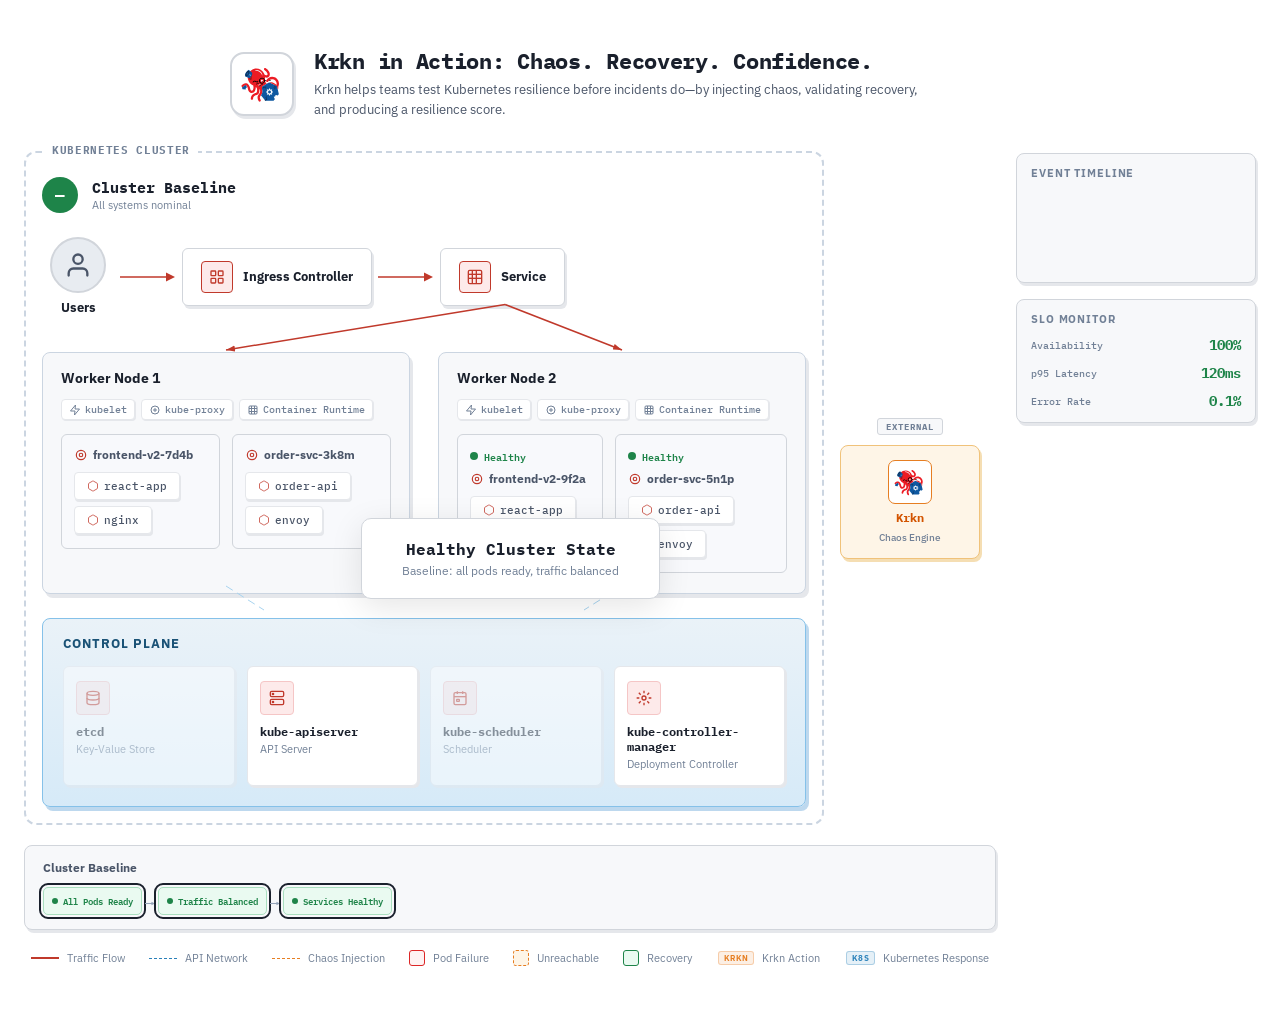
==== v3/index.html @ 4255d5a2 "Add Krkn chaos engineering animation (v3) Interactive Kubernetes chaos test visualization with pod-d" ====
<!DOCTYPE html>
<html lang="en">
<head>
  <meta charset="UTF-8">
  <meta name="viewport" content="width=device-width, initial-scale=1.0">
  <title>Kubernetes Chaos Engineering — Multi-Scenario Resilience Demo</title>
  <link rel="preconnect" href="https://fonts.googleapis.com">
  <link rel="preconnect" href="https://fonts.gstatic.com" crossorigin>
  <link href="https://fonts.googleapis.com/css2?family=IBM+Plex+Sans:wght@400;500;600;700&family=IBM+Plex+Mono:wght@400;500;600&display=swap" rel="stylesheet">
  <link rel="stylesheet" href="styles.css">
</head>
<body>
  <div class="page-header">
    <div class="page-header-logo"><svg viewBox="0 0 250 250"><defs><style>.kl1{fill:none}.kl3{fill:#0e58a0}.kl4{fill:#0d58a1}.kl5{fill:#102d4f}.kl6{fill:#9b1c1f}.kl7{fill:#fff}.kl8{fill:#ec1c24}</style></defs><path class="kl3" d="M163.75,116.65l-1.36.66c.57-.17,1.15-.32,1.73-.48l-.37-.18Z"/><path class="kl3" d="M133,133.87h0q.72.61,0,0Z"/><polygon class="kl8" points="133 133.87 147.09 124.7 133 133.87 133 133.87"/><path class="kl8" d="M124.41,150.23l3.24-12.87,5.36-3.49,14.09-9.17v-.02s12.83-6.18,12.83-6.18l2.47-1.19c-2.4.69-4.75,1.48-7.06,2.25-3.11,1.04-6.13,2.05-9.09,2.77l-1.51-4.27c-1.64-4.1-3.34-9.2-4.98-14.56.74-4.26.97-8.66.72-13.04.92.34,1.86.65,2.83.9,6.74,1.69,13.32.05,17.61-4.39,4.76-4.92,6.22-13.03,3.74-20.65-1.97-6.05-5.76-10.64-9.11-14.68l-.39-.48-10.48-8.4c-2.6-2.08-6.38-1.67-8.47.93-2.08,2.59-1.67,6.38.93,8.47l9.51,7.63c2.67,3.23,5.34,6.58,6.55,10.27,1.05,3.22.64,6.9-.95,8.55-1.48,1.53-4.08,1.56-6.02,1.07-2.7-.68-5.46-2.34-8.37-4.1-.11-.07-.22-.13-.32-.19-.7-2.04-1.52-4.03-2.47-5.94-10.92-22.15-37.7-31.28-59.8-20.38-22.1,10.9-31.17,37.69-20.25,59.85,4.99,10.12,14.09,18.58,24.61,23.75l1.1,10.21c-.41,4.17-.89,8.43-2.65,11.89-1.54,3.02-4.43,5.32-6.72,5.36h-.06c-2.11,0-3.94-1.8-4.95-3.5-1.43-2.39-2.19-5.52-3.01-8.83-.13-.51-.25-1.02-.38-1.53-1.32-5.25-3.18-11.31-6.97-16.41-3.27-4.39-7.43-7.25-12.03-8.26-5.44-1.19-10.48.36-13.75,1.86-4.16,1.92-7.57,4.69-10.07,6.89-2.5,2.2-2.74,6-.54,8.5,2.2,2.5,6,2.74,8.5.54,2.8-2.46,5-4,7.15-4.99,2.23-1.02,4.47-1.4,6.14-1.04,2.18.48,3.89,2.26,4.94,3.67,2.52,3.39,3.87,7.85,4.96,12.16.12.49.24.98.36,1.46.94,3.84,2.01,8.18,4.36,12.12,3.51,5.89,9.21,9.38,15.3,9.38.08,0,.16,0,.25,0,6.85-.11,13.62-4.79,17.26-11.93,2.89-5.67,3.46-11.59,3.97-16.82l.06-.61-.33-3.02c2.07,2.29,4.06,4.75,5.87,7.35.44,3.01.79,5.93,1.01,8.43.24,7.96-.97,12.64-3.8,14.71-1.38,1.01-3.42,1.58-5.77,2.24-1.49.42-3.03.85-4.61,1.46-11.1,4.23-18.84,15.49-18.81,27.37,0,3.32,2.7,6.01,6.02,6.01h.01c3.33,0,6.02-2.71,6.01-6.04-.01-6.87,4.64-13.64,11.06-16.09,1.08-.41,2.29-.75,3.58-1.12,3.03-.85,6.47-1.82,9.61-4.11,8.37-6.1,8.99-17.19,8.74-25l-.02-.32c-.06-.72-.18-1.93-.35-3.49l.13-.31.84.31c.01,1.03.29,2.07.85,3.01,3.23,5.38,3.3,12.64.17,18.08-.95,1.65-2.23,3.29-3.6,5.02-2.59,3.3-5.52,7.03-6.86,11.89-2.57,9.32,1.89,18.34,4.84,24.3,1.05,2.12,3.18,3.36,5.4,3.36.9,0,1.81-.2,2.66-.63,2.98-1.47,4.2-5.09,2.73-8.07-2.83-5.73-5.27-11.25-4.02-15.77.69-2.53,2.56-4.9,4.72-7.65.22-.28.44-.56.66-.84.92-1.18,1.84-2.39,2.71-3.69.42-.62.82-1.26,1.2-1.93,4.53-7.88,5.1-17.68,1.77-26.07h0c-.24-.61-.51-1.22-.79-1.81"/><path class="kl8" d="M125.27,152.2c-.24-.61-.51-1.22-.79-1.81.28.6.55,1.2.79,1.81Z"/><polygon class="kl8" points="133 133.87 127.64 137.36 133 133.87 133 133.87"/><path class="kl7" d="M109.05,60.27c10.17,5.87,16.58,14.81,16.72,22.23,3.48-7.92-2.18-19.01-13.23-25.4-8.92-5.15-18.74-5.72-24.89-2.09,6.21-.75,14.01.98,21.41,5.25Z"/><ellipse class="kl7" cx="124.64" cy="108.25" rx="4.78" ry="5.91"/><circle cx="126.13" cy="111.92" r="2.42"/><path class="kl7" d="M115.8,130.96c.85-.76,1.86-1.52,3.05-2.22-3.01-.86-12.56-3.14-13.32,2.08,0,0-.81,2.32,7.25,3.67.28-.44.63-.95,1.09-1.51l1.92-2.02Z"/><path d="M128.78,125.87c-4.22.28-7.47,1.44-9.93,2.87-1.2.7-2.21,1.46-3.05,2.22l-4.43-1.05c-.65-.16-1.3.25-1.45.89-.15.65.25,1.3.89,1.45l3.06.72c-.45.56-.81,1.07-1.09,1.51-.49.77-.73,1.3-.76,1.39-.26.61.02,1.31.63,1.58.16.07.32.1.48.1.47,0,.91-.27,1.11-.73.14-.32,3.54-7.83,14.71-8.56.66-.04,1.17-.62,1.12-1.28-.04-.66-.62-1.16-1.28-1.12Z"/><path d="M80.49,116.01c.54-2.16,2.42-3.9,4.67-4.1,2.96-.26,5.7,1.9,8.24,3.08,2.89,1.35,6.87,3.08,9.93,1.27,3.06-1.82,2.93-6.13-.39-7.51-1-.42-2.21.45-2.47,1.4-.32,1.15.4,2.05,1.4,2.47.67.28-.45-.25-.32-.23.65.09-.17.34.03.13-.26.27-.48.41-.87.48-1.21.2-2.61-.43-3.71-.83-2.71-.99-5.09-2.68-7.82-3.64-2.64-.93-5.48-.86-7.96.49-2.26,1.23-3.97,3.42-4.6,5.91-.63,2.51,3.24,3.58,3.87,1.07h0Z"/><path class="kl4" d="M71.99,65.75l-16.33-14.91s-24.23,15.25-18.02,35.01l19.46,7.44s14.67-24.51,14.89-27.53Z"/><path class="kl6" d="M57.17,93.18l-.07.1c.36,4.79,2.63,7.89,5.31,9.9,3.72,2.79,9.04.19,9.06-4.46.02-6.87.95-16.03,1.7-22.41-.61,2.13-1.57,4.39-2.86,6.63-3.89,6.73-9.45,10.94-13.14,10.23Z"/><path class="kl4" d="M73.95,70.21c-.03-.34-.07-.66-.13-.97-.3-1.66-1.02-2.93-2.18-3.6-3.59-2.07-10,2.32-14.32,9.81-4.32,7.49-4.92,15.24-1.34,17.31.36.21.76.34,1.18.42,3.69.71,9.26-3.5,13.14-10.23,1.29-2.24,2.25-4.5,2.86-6.63.65-2.25.92-4.35.78-6.11Z"/><ellipse class="kl5" cx="48.91" cy="70.52" rx="15.66" ry="7.5" transform="translate(-36.62 77.62) rotate(-60)"/><path d="M96.23,128.29c-.63,0-1.16-.48-1.2-1.12,0-.12-.17-2.97,2.19-5.08,2.33-2.07,6.15-2.64,11.38-1.69.65.12,1.09.75.97,1.4-.12.65-.75,1.08-1.4.97-4.37-.8-7.59-.43-9.31,1.09-1.49,1.31-1.42,3.08-1.42,3.15.03.66-.47,1.23-1.13,1.27-.02,0-.05,0-.07,0Z"/><path class="kl4" d="M45.67,79.05s-6.32-13.34,9.3-15.44c0,0,.88,9.3-9.3,15.44Z"/><path class="kl7" d="M66.44,80.81c-.08,0-.16-.02-.23-.07l-7.44-5.27c-.18-.13-.22-.38-.1-.56.13-.18.38-.22.56-.1l7.44,5.27c.18.13.22.38.1.56-.08.11-.2.17-.33.17Z"/><path class="kl7" d="M61.37,83.61c-.22,0-.4-.18-.4-.4s.18-.4.4-.4c2.12,0,3.68-.62,4.64-1.86,1.89-2.43.89-6.45.88-6.49-.05-.21.08-.43.29-.49.21-.06.43.08.49.29.05.18,1.1,4.45-1.02,7.18-1.12,1.44-2.89,2.17-5.27,2.17Z"/><path class="kl7" d="M59.92,80.51c-.07,0-.15-.02-.21-.06-.19-.12-.25-.36-.13-.55l3.68-5.94c.12-.19.37-.24.55-.13.19.12.25.36.13.55l-3.68,5.94c-.08.12-.21.19-.34.19Z"/><path class="kl3" d="M133,133.87l-5.36,3.49-3.24,12.87c.03.05.05.11.07.16.28.6.55,1.2.79,1.81h0c3.33,8.39,2.76,18.18-1.77,26.07-.38.67-.79,1.31-1.2,1.93-.87,1.3-1.79,2.51-2.71,3.69l19.75,24.77,2.65,3.33h43.52l2.65-3.33,3.87-4.86-2.11-4.44-2.11-4.44-1.53-3.21,5.22-1.42,1.9-.52.81-2.88,1.46-5.22,2.26.55,4.73,1.16,4.73,1.16,2.59-3.25,2.65-3.33-.95-4.15-5.08-22.27-2.71-11.87-.95-4.15-3.83-1.85-31.54-15.19-3.46-1.67c-.58.15-1.16.31-1.73.48l-2.47,1.19-12.84,6.18v.02s-14.08,9.17-14.08,9.17"/><path class="kl7" d="M176.83,169.95c.1-.37.43-.63.81-.63h4.41c.14-.9.21-1.77.21-2.65s-.07-1.74-.21-2.65h-4.41c-.38,0-.72-.26-.81-.63-.31-1.18-.78-2.31-1.4-3.35-.2-.33-.14-.75.13-1.02l3.11-3.11c-1.07-1.43-2.33-2.68-3.76-3.73l-3.13,3.13c-.27.27-.69.32-1.01.13-1.03-.6-2.15-1.05-3.33-1.34-.37-.09-.64-.43-.64-.82v-4.39c-1.84-.27-3.52-.25-5.29.03v4.43c0,.38-.25.71-.62.81-1.14.31-2.23.77-3.24,1.37-.33.2-.75.15-1.02-.13l-3.11-3.11c-1.43,1.07-2.68,2.33-3.73,3.76l3.13,3.13c.27.27.32.69.13,1.02-.58.99-1.02,2.08-1.32,3.21-.1.37-.43.63-.81.63h-4.41c-.14.9-.21,1.77-.21,2.65s.07,1.74.21,2.65h4.41c.38,0,.72.26.81.63.3,1.14.74,2.22,1.32,3.21.19.33.14.75-.13,1.02l-3.13,3.13c1.05,1.43,2.3,2.68,3.73,3.76l3.11-3.11c.27-.27.7-.32,1.02-.13,1.01.6,2.1,1.06,3.24,1.37.37.1.62.43.62.81v4.43c1.77.28,3.45.3,5.29.03v-4.39c0-.39.26-.72.64-.82,1.17-.29,2.29-.75,3.33-1.34.33-.19.74-.14,1.01.13l3.13,3.13c1.43-1.05,2.69-2.3,3.76-3.73l-3.11-3.11c-.27-.27-.32-.69-.13-1.02.62-1.04,1.09-2.17,1.4-3.35ZM164.28,174.34c-4.23,0-7.67-3.44-7.67-7.67s3.44-7.67,7.67-7.67,7.67,3.44,7.67,7.67-3.44,7.67-7.67,7.67Z"/><polygon class="kl5" points="195.75 132.09 189.83 137.14 192.61 143.99 180.11 144.21 191.23 147.66 189.37 154.85 195.84 146.32 193.15 138.65 200.11 134.06 195.75 132.09"/><polygon class="kl5" points="126.43 142.34 133.2 146.69 139.04 142.17 142.63 154.14 142.95 142.5 150.38 142.35 140.41 138.43 133.75 143.09 127.55 137.77 126.43 142.34"/><polygon class="kl5" points="141.99 211.98 151.62 206.63 147.49 195.75 149.23 193.05 153.13 187.67 143.3 194.01 147.65 204.83 138.76 207.97 141.99 211.98"/><path class="kl1" d="M125.19,96.63c-6.01,0-10.89,4.89-10.89,10.89s4.89,10.89,10.89,10.89,10.89-4.89,10.89-10.89-4.89-10.89-10.89-10.89Z"/><path d="M158.9,109.67h9.99c1.33,0,2.41-1.08,2.41-2.41s-1.08-2.41-2.41-2.41h-5.48c-1.71,1.37-3.22,2.99-4.5,4.82Z"/><path class="kl8" d="M213.42,121.88l-.06.08c-.57-19.01-16.2-34.3-35.35-34.3-12.46,0-23.94,6.56-30.32,17.19-.24.4-.49.79-.71,1.2-.63,1.15-.84,2.41-.69,3.62.23,1.86,1.31,3.59,3.08,4.56,2.92,1.6,6.58.53,8.18-2.39.41-.76.88-1.48,1.36-2.17,1.28-1.83,2.8-3.45,4.5-4.82,4.08-3.27,9.2-5.14,14.6-5.14,12.86,0,23.33,10.47,23.33,23.33,0,2.63-.13,3.57-.77,5.61-.21.68-.29,1.37-.26,2.05-7.77-8.95-17.68-16.91-29.9-15.17-2.15.31-4.24.76-6.29,1.31l3.46,1.67,31.54,15.19,3.83,1.85.95,4.15,2.71,11.87c.49-.19.97-.42,1.42-.75,2.69-1.96,3.29-5.72,1.33-8.41-.17-.24-.35-.48-.52-.72,1.88-3.42,2.99-7.38,3.64-10.85.75-2.8.9-4.87.9-7.78,0-.01,0-.02,0-.03.03-.71.03-1.12.03-1.12Z"/><path d="M147.69,104.85h-7.04c-1.28-7.39-7.72-13.04-15.47-13.04-8.66,0-15.71,7.05-15.71,15.71s7.05,15.71,15.71,15.71c7.94,0,14.5-5.92,15.55-13.57h5.55c-.15-1.21.06-2.47.69-3.62.22-.41.47-.8.71-1.2ZM125.19,118.42c-6.01,0-10.89-4.89-10.89-10.89s4.89-10.89,10.89-10.89,10.89,4.89,10.89,10.89-4.89,10.89-10.89,10.89Z"/><polygon class="kl4" points="23.71 152.66 40.01 153.84 40.9 145.48 47.6 142.38 39.37 130.63 20.5 143.35 23.71 152.66"/></svg></div>
    <div class="page-header-text">
      <div class="page-header-title">Krkn in Action: Chaos. Recovery. Confidence.</div>
      <div class="page-header-subtitle">Krkn helps teams test Kubernetes resilience before incidents do—by injecting chaos, validating recovery, and producing a resilience score.</div>
    </div>
  </div>
  <div class="main-wrapper">
    <div class="cluster" id="cluster">
      <svg id="svg-layer" xmlns="http://www.w3.org/2000/svg">
        <defs>
          <marker id="arr-r" markerWidth="7" markerHeight="5" refX="6" refY="2.5" orient="auto"><polygon points="0 0.5,6 2.5,0 4.5" fill="#c0392b"/></marker>
          <marker id="arr-o" markerWidth="7" markerHeight="5" refX="6" refY="2.5" orient="auto"><polygon points="0 0.5,6 2.5,0 4.5" fill="#e67e22"/></marker>
        </defs>
      </svg>

      <!-- CLUSTER CONTENT: BOUNDARY + EXTERNAL KRKN -->
      <div class="cluster-content">
        <div class="cluster-boundary">

          <!-- PHASE BAR -->
          <div class="phase-bar">
            <div class="phase-number" id="phase-num">&mdash;</div>
            <div>
              <div class="phase-title" id="phase-title">Initializing</div>
              <div class="phase-subtitle" id="phase-subtitle"></div>
            </div>
          </div>

          <!-- TRAFFIC ROW -->
          <div class="traffic-row">
            <div class="users-block" id="el-users">
              <div class="user-icon"><svg viewBox="0 0 24 24" fill="none" stroke="#4a5568" stroke-width="2" stroke-linecap="round"><path d="M20 21v-2a4 4 0 0 0-4-4H8a4 4 0 0 0-4 4v2"/><circle cx="12" cy="7" r="4"/></svg></div>
              <span class="users-label">Users</span>
            </div>
            <div class="flow-connector"><svg viewBox="0 0 56 14" fill="none"><line x1="0" y1="7" x2="46" y2="7" stroke="#c0392b" stroke-width="1.5"/><polygon points="46,2.5 55,7 46,11.5" fill="#c0392b"/></svg></div>
            <div class="arch-card" id="el-ingress">
              <div class="card-icon"><svg viewBox="0 0 24 24" fill="none" stroke="#c0392b" stroke-width="2"><rect x="3" y="3" width="7" height="7" rx="1"/><rect x="14" y="3" width="7" height="7" rx="1"/><rect x="3" y="14" width="7" height="7" rx="1"/><rect x="14" y="14" width="7" height="7" rx="1"/></svg></div>
              <span class="card-text">Ingress Controller</span>
            </div>
            <div class="flow-connector"><svg viewBox="0 0 56 14" fill="none"><line x1="0" y1="7" x2="46" y2="7" stroke="#c0392b" stroke-width="1.5"/><polygon points="46,2.5 55,7 46,11.5" fill="#c0392b"/></svg></div>
            <div class="arch-card" id="el-service">
              <div class="card-icon"><svg viewBox="0 0 24 24" fill="none" stroke="#c0392b" stroke-width="2"><rect x="2" y="2" width="20" height="20" rx="2"/><line x1="2" y1="8" x2="22" y2="8"/><line x1="2" y1="14" x2="22" y2="14"/><line x1="8" y1="2" x2="8" y2="22"/><line x1="14" y1="2" x2="14" y2="22"/></svg></div>
              <span class="card-text">Service</span>
            </div>
          </div>

          <!-- WORKER NODES -->
          <div class="nodes-row">
            <div class="worker-node" id="el-wn1">
              <div class="node-title">Worker Node 1</div>
              <div class="node-services">
                <span class="svc-badge"><svg class="si" viewBox="0 0 24 24" fill="none" stroke="#718096" stroke-width="2"><path d="M13 2L3 14h9l-1 8 10-12h-9l1-8z"/></svg>kubelet</span>
                <span class="svc-badge"><svg class="si" viewBox="0 0 24 24" fill="none" stroke="#718096" stroke-width="2"><circle cx="12" cy="12" r="8"/><path d="M8 12h8M12 8v8"/></svg>kube-proxy</span>
                <span class="svc-badge"><svg class="si" viewBox="0 0 24 24" fill="none" stroke="#718096" stroke-width="2"><rect x="4" y="4" width="16" height="16" rx="2"/><path d="M4 9h16M4 15h16M9 4v16M15 4v16"/></svg>Container Runtime</span>
              </div>
              <div class="pods-row">
                <div class="pod-card" id="el-pod1">
                  <div class="pod-label"><svg viewBox="0 0 24 24" fill="none" stroke="#c0392b" stroke-width="2"><circle cx="12" cy="12" r="3"/><circle cx="12" cy="12" r="8"/></svg>frontend-v2-7d4b</div>
                  <div class="containers-grid">
                    <span class="ctr-chip"><svg viewBox="0 0 24 24" fill="none" stroke="#c0392b" stroke-width="1.5"><path d="M21 16V8a2 2 0 0 0-1-1.73l-7-4a2 2 0 0 0-2 0l-7 4A2 2 0 0 0 3 8v8a2 2 0 0 0 1 1.73l7 4a2 2 0 0 0 2 0l7-4A2 2 0 0 0 21 16z"/></svg>react-app</span>
                    <span class="ctr-chip"><svg viewBox="0 0 24 24" fill="none" stroke="#c0392b" stroke-width="1.5"><path d="M21 16V8a2 2 0 0 0-1-1.73l-7-4a2 2 0 0 0-2 0l-7 4A2 2 0 0 0 3 8v8a2 2 0 0 0 1 1.73l7 4a2 2 0 0 0 2 0l7-4A2 2 0 0 0 21 16z"/></svg>nginx</span>
                  </div>
                </div>
                <div class="pod-card" id="el-pod2">
                  <div class="pod-label"><svg viewBox="0 0 24 24" fill="none" stroke="#c0392b" stroke-width="2"><circle cx="12" cy="12" r="3"/><circle cx="12" cy="12" r="8"/></svg>order-svc-3k8m</div>
                  <div class="containers-grid">
                    <span class="ctr-chip"><svg viewBox="0 0 24 24" fill="none" stroke="#c0392b" stroke-width="1.5"><path d="M21 16V8a2 2 0 0 0-1-1.73l-7-4a2 2 0 0 0-2 0l-7 4A2 2 0 0 0 3 8v8a2 2 0 0 0 1 1.73l7 4a2 2 0 0 0 2 0l7-4A2 2 0 0 0 21 16z"/></svg>order-api</span>
                    <span class="ctr-chip"><svg viewBox="0 0 24 24" fill="none" stroke="#c0392b" stroke-width="1.5"><path d="M21 16V8a2 2 0 0 0-1-1.73l-7-4a2 2 0 0 0-2 0l-7 4A2 2 0 0 0 3 8v8a2 2 0 0 0 1 1.73l7 4a2 2 0 0 0 2 0l7-4A2 2 0 0 0 21 16z"/></svg>envoy</span>
                  </div>
                </div>
              </div>
            </div>

            <div class="worker-node" id="el-wn2">
              <div class="node-title">Worker Node 2</div>
              <div class="node-services">
                <span class="svc-badge"><svg class="si" viewBox="0 0 24 24" fill="none" stroke="#718096" stroke-width="2"><path d="M13 2L3 14h9l-1 8 10-12h-9l1-8z"/></svg>kubelet</span>
                <span class="svc-badge"><svg class="si" viewBox="0 0 24 24" fill="none" stroke="#718096" stroke-width="2"><circle cx="12" cy="12" r="8"/><path d="M8 12h8M12 8v8"/></svg>kube-proxy</span>
                <span class="svc-badge"><svg class="si" viewBox="0 0 24 24" fill="none" stroke="#718096" stroke-width="2"><rect x="4" y="4" width="16" height="16" rx="2"/><path d="M4 9h16M4 15h16M9 4v16M15 4v16"/></svg>Container Runtime</span>
              </div>
              <div class="pods-row">
                <div class="pod-slot" id="el-pod3-slot">
                  <div class="pod-card" id="el-pod3">
                    <div class="pod-status-bar">
                      <div class="status-dot-el dot-green"></div>
                      <span class="status-text-el text-green">Healthy</span>
                    </div>
                    <div class="fail-x" style="display:none"><svg viewBox="0 0 24 24" fill="none" stroke="#dc2626" stroke-width="3" stroke-linecap="round"><line x1="6" y1="6" x2="18" y2="18"/><line x1="18" y1="6" x2="6" y2="18"/></svg></div>
                    <div class="pod-label"><svg viewBox="0 0 24 24" fill="none" stroke="#c0392b" stroke-width="2"><circle cx="12" cy="12" r="3"/><circle cx="12" cy="12" r="8"/></svg>frontend-v2-9f2a</div>
                    <div class="containers-grid">
                      <span class="ctr-chip"><svg viewBox="0 0 24 24" fill="none" stroke="#c0392b" stroke-width="1.5"><path d="M21 16V8a2 2 0 0 0-1-1.73l-7-4a2 2 0 0 0-2 0l-7 4A2 2 0 0 0 3 8v8a2 2 0 0 0 1 1.73l7 4a2 2 0 0 0 2 0l7-4A2 2 0 0 0 21 16z"/></svg>react-app</span>
                      <span class="ctr-chip"><svg viewBox="0 0 24 24" fill="none" stroke="#c0392b" stroke-width="1.5"><path d="M21 16V8a2 2 0 0 0-1-1.73l-7-4a2 2 0 0 0-2 0l-7 4A2 2 0 0 0 3 8v8a2 2 0 0 0 1 1.73l7 4a2 2 0 0 0 2 0l7-4A2 2 0 0 0 21 16z"/></svg>nginx</span>
                    </div>
                  </div>
                </div>
                <div class="pod-card" id="el-pod4">
                  <div class="pod-status-bar">
                    <div class="status-dot-el dot-green"></div>
                    <span class="status-text-el text-green">Healthy</span>
                  </div>
                  <div class="pod-label"><svg viewBox="0 0 24 24" fill="none" stroke="#c0392b" stroke-width="2"><circle cx="12" cy="12" r="3"/><circle cx="12" cy="12" r="8"/></svg>order-svc-5n1p</div>
                  <div class="containers-grid">
                    <span class="ctr-chip"><svg viewBox="0 0 24 24" fill="none" stroke="#c0392b" stroke-width="1.5"><path d="M21 16V8a2 2 0 0 0-1-1.73l-7-4a2 2 0 0 0-2 0l-7 4A2 2 0 0 0 3 8v8a2 2 0 0 0 1 1.73l7 4a2 2 0 0 0 2 0l7-4A2 2 0 0 0 21 16z"/></svg>order-api</span>
                    <span class="ctr-chip"><svg viewBox="0 0 24 24" fill="none" stroke="#c0392b" stroke-width="1.5"><path d="M21 16V8a2 2 0 0 0-1-1.73l-7-4a2 2 0 0 0-2 0l-7 4A2 2 0 0 0 3 8v8a2 2 0 0 0 1 1.73l7 4a2 2 0 0 0 2 0l7-4A2 2 0 0 0 21 16z"/></svg>envoy</span>
                  </div>
                </div>
              </div>
            </div>
          </div>

          <!-- CONTROL PLANE -->
          <div class="cp-row">
            <div class="control-plane" id="el-cp">
              <div class="cp-title">Control Plane</div>
              <div class="cp-grid">
                <div class="cp-item cp-muted" id="el-etcd">
                  <div class="cp-icon"><svg viewBox="0 0 24 24" fill="none" stroke="#c0392b" stroke-width="2"><ellipse cx="12" cy="5" rx="9" ry="3"/><path d="M21 12c0 1.66-4 3-9 3s-9-1.34-9-3"/><path d="M3 5v14c0 1.66 4 3 9 3s9-1.34 9-3V5"/></svg></div>
                  <span class="cp-name">etcd</span><span class="cp-desc">Key-Value Store</span>
                </div>
                <div class="cp-item" id="el-apiserver">
                  <div class="cp-icon"><svg viewBox="0 0 24 24" fill="none" stroke="#c0392b" stroke-width="2"><rect x="2" y="2" width="20" height="8" rx="2"/><rect x="2" y="14" width="20" height="8" rx="2"/><circle cx="6" cy="6" r="1" fill="#c0392b"/><circle cx="6" cy="18" r="1" fill="#c0392b"/></svg></div>
                  <span class="cp-name">kube-apiserver</span><span class="cp-desc">API Server</span>
                </div>
                <div class="cp-item cp-muted" id="el-scheduler">
                  <div class="cp-icon"><svg viewBox="0 0 24 24" fill="none" stroke="#c0392b" stroke-width="2"><rect x="3" y="4" width="18" height="18" rx="2"/><line x1="16" y1="2" x2="16" y2="6"/><line x1="8" y1="2" x2="8" y2="6"/><line x1="3" y1="10" x2="21" y2="10"/><rect x="7" y="14" width="4" height="3" rx="0.5"/></svg></div>
                  <span class="cp-name">kube-scheduler</span><span class="cp-desc">Scheduler</span>
                </div>
                <div class="cp-item" id="el-controller">
                  <div class="cp-icon"><svg viewBox="0 0 24 24" fill="none" stroke="#c0392b" stroke-width="2"><circle cx="12" cy="12" r="3"/><path d="M12 1v4M12 19v4M4.22 4.22l2.83 2.83M16.95 16.95l2.83 2.83M1 12h4M19 12h4M4.22 19.78l2.83-2.83M16.95 7.05l2.83-2.83"/></svg></div>
                  <span class="cp-name">kube-controller-manager</span><span class="cp-desc">Deployment Controller</span>
                </div>
              </div>
            </div>
          </div>

        </div><!-- /cluster-boundary -->

        <!-- KRKN — EXTERNAL -->
        <div class="krkn-external">
          <div class="krkn-external-badge">External</div>
          <div class="krkn-card" id="el-krkn">
            <div class="krkn-icon"><svg viewBox="0 0 250 250"><defs><style>.kl1{fill:none}.kl3{fill:#0e58a0}.kl4{fill:#0d58a1}.kl5{fill:#102d4f}.kl6{fill:#9b1c1f}.kl7{fill:#fff}.kl8{fill:#ec1c24}</style></defs><path class="kl3" d="M163.75,116.65l-1.36.66c.57-.17,1.15-.32,1.73-.48l-.37-.18Z"/><path class="kl3" d="M133,133.87h0q.72.61,0,0Z"/><polygon class="kl8" points="133 133.87 147.09 124.7 133 133.87 133 133.87"/><path class="kl8" d="M124.41,150.23l3.24-12.87,5.36-3.49,14.09-9.17v-.02s12.83-6.18,12.83-6.18l2.47-1.19c-2.4.69-4.75,1.48-7.06,2.25-3.11,1.04-6.13,2.05-9.09,2.77l-1.51-4.27c-1.64-4.1-3.34-9.2-4.98-14.56.74-4.26.97-8.66.72-13.04.92.34,1.86.65,2.83.9,6.74,1.69,13.32.05,17.61-4.39,4.76-4.92,6.22-13.03,3.74-20.65-1.97-6.05-5.76-10.64-9.11-14.68l-.39-.48-10.48-8.4c-2.6-2.08-6.38-1.67-8.47.93-2.08,2.59-1.67,6.38.93,8.47l9.51,7.63c2.67,3.23,5.34,6.58,6.55,10.27,1.05,3.22.64,6.9-.95,8.55-1.48,1.53-4.08,1.56-6.02,1.07-2.7-.68-5.46-2.34-8.37-4.1-.11-.07-.22-.13-.32-.19-.7-2.04-1.52-4.03-2.47-5.94-10.92-22.15-37.7-31.28-59.8-20.38-22.1,10.9-31.17,37.69-20.25,59.85,4.99,10.12,14.09,18.58,24.61,23.75l1.1,10.21c-.41,4.17-.89,8.43-2.65,11.89-1.54,3.02-4.43,5.32-6.72,5.36h-.06c-2.11,0-3.94-1.8-4.95-3.5-1.43-2.39-2.19-5.52-3.01-8.83-.13-.51-.25-1.02-.38-1.53-1.32-5.25-3.18-11.31-6.97-16.41-3.27-4.39-7.43-7.25-12.03-8.26-5.44-1.19-10.48.36-13.75,1.86-4.16,1.92-7.57,4.69-10.07,6.89-2.5,2.2-2.74,6-.54,8.5,2.2,2.5,6,2.74,8.5.54,2.8-2.46,5-4,7.15-4.99,2.23-1.02,4.47-1.4,6.14-1.04,2.18.48,3.89,2.26,4.94,3.67,2.52,3.39,3.87,7.85,4.96,12.16.12.49.24.98.36,1.46.94,3.84,2.01,8.18,4.36,12.12,3.51,5.89,9.21,9.38,15.3,9.38.08,0,.16,0,.25,0,6.85-.11,13.62-4.79,17.26-11.93,2.89-5.67,3.46-11.59,3.97-16.82l.06-.61-.33-3.02c2.07,2.29,4.06,4.75,5.87,7.35.44,3.01.79,5.93,1.01,8.43.24,7.96-.97,12.64-3.8,14.71-1.38,1.01-3.42,1.58-5.77,2.24-1.49.42-3.03.85-4.61,1.46-11.1,4.23-18.84,15.49-18.81,27.37,0,3.32,2.7,6.01,6.02,6.01h.01c3.33,0,6.02-2.71,6.01-6.04-.01-6.87,4.64-13.64,11.06-16.09,1.08-.41,2.29-.75,3.58-1.12,3.03-.85,6.47-1.82,9.61-4.11,8.37-6.1,8.99-17.19,8.74-25l-.02-.32c-.06-.72-.18-1.93-.35-3.49l.13-.31.84.31c.01,1.03.29,2.07.85,3.01,3.23,5.38,3.3,12.64.17,18.08-.95,1.65-2.23,3.29-3.6,5.02-2.59,3.3-5.52,7.03-6.86,11.89-2.57,9.32,1.89,18.34,4.84,24.3,1.05,2.12,3.18,3.36,5.4,3.36.9,0,1.81-.2,2.66-.63,2.98-1.47,4.2-5.09,2.73-8.07-2.83-5.73-5.27-11.25-4.02-15.77.69-2.53,2.56-4.9,4.72-7.65.22-.28.44-.56.66-.84.92-1.18,1.84-2.39,2.71-3.69.42-.62.82-1.26,1.2-1.93,4.53-7.88,5.1-17.68,1.77-26.07h0c-.24-.61-.51-1.22-.79-1.81"/><path class="kl8" d="M125.27,152.2c-.24-.61-.51-1.22-.79-1.81.28.6.55,1.2.79,1.81Z"/><polygon class="kl8" points="133 133.87 127.64 137.36 133 133.87 133 133.87"/><path class="kl7" d="M109.05,60.27c10.17,5.87,16.58,14.81,16.72,22.23,3.48-7.92-2.18-19.01-13.23-25.4-8.92-5.15-18.74-5.72-24.89-2.09,6.21-.75,14.01.98,21.41,5.25Z"/><ellipse class="kl7" cx="124.64" cy="108.25" rx="4.78" ry="5.91"/><circle cx="126.13" cy="111.92" r="2.42"/><path class="kl7" d="M115.8,130.96c.85-.76,1.86-1.52,3.05-2.22-3.01-.86-12.56-3.14-13.32,2.08,0,0-.81,2.32,7.25,3.67.28-.44.63-.95,1.09-1.51l1.92-2.02Z"/><path d="M128.78,125.87c-4.22.28-7.47,1.44-9.93,2.87-1.2.7-2.21,1.46-3.05,2.22l-4.43-1.05c-.65-.16-1.3.25-1.45.89-.15.65.25,1.3.89,1.45l3.06.72c-.45.56-.81,1.07-1.09,1.51-.49.77-.73,1.3-.76,1.39-.26.61.02,1.31.63,1.58.16.07.32.1.48.1.47,0,.91-.27,1.11-.73.14-.32,3.54-7.83,14.71-8.56.66-.04,1.17-.62,1.12-1.28-.04-.66-.62-1.16-1.28-1.12Z"/><path d="M80.49,116.01c.54-2.16,2.42-3.9,4.67-4.1,2.96-.26,5.7,1.9,8.24,3.08,2.89,1.35,6.87,3.08,9.93,1.27,3.06-1.82,2.93-6.13-.39-7.51-1-.42-2.21.45-2.47,1.4-.32,1.15.4,2.05,1.4,2.47.67.28-.45-.25-.32-.23.65.09-.17.34.03.13-.26.27-.48.41-.87.48-1.21.2-2.61-.43-3.71-.83-2.71-.99-5.09-2.68-7.82-3.64-2.64-.93-5.48-.86-7.96.49-2.26,1.23-3.97,3.42-4.6,5.91-.63,2.51,3.24,3.58,3.87,1.07h0Z"/><path class="kl4" d="M71.99,65.75l-16.33-14.91s-24.23,15.25-18.02,35.01l19.46,7.44s14.67-24.51,14.89-27.53Z"/><path class="kl6" d="M57.17,93.18l-.07.1c.36,4.79,2.63,7.89,5.31,9.9,3.72,2.79,9.04.19,9.06-4.46.02-6.87.95-16.03,1.7-22.41-.61,2.13-1.57,4.39-2.86,6.63-3.89,6.73-9.45,10.94-13.14,10.23Z"/><path class="kl4" d="M73.95,70.21c-.03-.34-.07-.66-.13-.97-.3-1.66-1.02-2.93-2.18-3.6-3.59-2.07-10,2.32-14.32,9.81-4.32,7.49-4.92,15.24-1.34,17.31.36.21.76.34,1.18.42,3.69.71,9.26-3.5,13.14-10.23,1.29-2.24,2.25-4.5,2.86-6.63.65-2.25.92-4.35.78-6.11Z"/><ellipse class="kl5" cx="48.91" cy="70.52" rx="15.66" ry="7.5" transform="translate(-36.62 77.62) rotate(-60)"/><path d="M96.23,128.29c-.63,0-1.16-.48-1.2-1.12,0-.12-.17-2.97,2.19-5.08,2.33-2.07,6.15-2.64,11.38-1.69.65.12,1.09.75.97,1.4-.12.65-.75,1.08-1.4.97-4.37-.8-7.59-.43-9.31,1.09-1.49,1.31-1.42,3.08-1.42,3.15.03.66-.47,1.23-1.13,1.27-.02,0-.05,0-.07,0Z"/><path class="kl4" d="M45.67,79.05s-6.32-13.34,9.3-15.44c0,0,.88,9.3-9.3,15.44Z"/><path class="kl7" d="M66.44,80.81c-.08,0-.16-.02-.23-.07l-7.44-5.27c-.18-.13-.22-.38-.1-.56.13-.18.38-.22.56-.1l7.44,5.27c.18.13.22.38.1.56-.08.11-.2.17-.33.17Z"/><path class="kl7" d="M61.37,83.61c-.22,0-.4-.18-.4-.4s.18-.4.4-.4c2.12,0,3.68-.62,4.64-1.86,1.89-2.43.89-6.45.88-6.49-.05-.21.08-.43.29-.49.21-.06.43.08.49.29.05.18,1.1,4.45-1.02,7.18-1.12,1.44-2.89,2.17-5.27,2.17Z"/><path class="kl7" d="M59.92,80.51c-.07,0-.15-.02-.21-.06-.19-.12-.25-.36-.13-.55l3.68-5.94c.12-.19.37-.24.55-.13.19.12.25.36.13.55l-3.68,5.94c-.08.12-.21.19-.34.19Z"/><path class="kl3" d="M133,133.87l-5.36,3.49-3.24,12.87c.03.05.05.11.07.16.28.6.55,1.2.79,1.81h0c3.33,8.39,2.76,18.18-1.77,26.07-.38.67-.79,1.31-1.2,1.93-.87,1.3-1.79,2.51-2.71,3.69l19.75,24.77,2.65,3.33h43.52l2.65-3.33,3.87-4.86-2.11-4.44-2.11-4.44-1.53-3.21,5.22-1.42,1.9-.52.81-2.88,1.46-5.22,2.26.55,4.73,1.16,4.73,1.16,2.59-3.25,2.65-3.33-.95-4.15-5.08-22.27-2.71-11.87-.95-4.15-3.83-1.85-31.54-15.19-3.46-1.67c-.58.15-1.16.31-1.73.48l-2.47,1.19-12.84,6.18v.02s-14.08,9.17-14.08,9.17"/><path class="kl7" d="M176.83,169.95c.1-.37.43-.63.81-.63h4.41c.14-.9.21-1.77.21-2.65s-.07-1.74-.21-2.65h-4.41c-.38,0-.72-.26-.81-.63-.31-1.18-.78-2.31-1.4-3.35-.2-.33-.14-.75.13-1.02l3.11-3.11c-1.07-1.43-2.33-2.68-3.76-3.73l-3.13,3.13c-.27.27-.69.32-1.01.13-1.03-.6-2.15-1.05-3.33-1.34-.37-.09-.64-.43-.64-.82v-4.39c-1.84-.27-3.52-.25-5.29.03v4.43c0,.38-.25.71-.62.81-1.14.31-2.23.77-3.24,1.37-.33.2-.75.15-1.02-.13l-3.11-3.11c-1.43,1.07-2.68,2.33-3.73,3.76l3.13,3.13c.27.27.32.69.13,1.02-.58.99-1.02,2.08-1.32,3.21-.1.37-.43.63-.81.63h-4.41c-.14.9-.21,1.77-.21,2.65s.07,1.74.21,2.65h4.41c.38,0,.72.26.81.63.3,1.14.74,2.22,1.32,3.21.19.33.14.75-.13,1.02l-3.13,3.13c1.05,1.43,2.3,2.68,3.73,3.76l3.11-3.11c.27-.27.7-.32,1.02-.13,1.01.6,2.1,1.06,3.24,1.37.37.1.62.43.62.81v4.43c1.77.28,3.45.3,5.29.03v-4.39c0-.39.26-.72.64-.82,1.17-.29,2.29-.75,3.33-1.34.33-.19.74-.14,1.01.13l3.13,3.13c1.43-1.05,2.69-2.3,3.76-3.73l-3.11-3.11c-.27-.27-.32-.69-.13-1.02.62-1.04,1.09-2.17,1.4-3.35ZM164.28,174.34c-4.23,0-7.67-3.44-7.67-7.67s3.44-7.67,7.67-7.67,7.67,3.44,7.67,7.67-3.44,7.67-7.67,7.67Z"/><polygon class="kl5" points="195.75 132.09 189.83 137.14 192.61 143.99 180.11 144.21 191.23 147.66 189.37 154.85 195.84 146.32 193.15 138.65 200.11 134.06 195.75 132.09"/><polygon class="kl5" points="126.43 142.34 133.2 146.69 139.04 142.17 142.63 154.14 142.95 142.5 150.38 142.35 140.41 138.43 133.75 143.09 127.55 137.77 126.43 142.34"/><polygon class="kl5" points="141.99 211.98 151.62 206.63 147.49 195.75 149.23 193.05 153.13 187.67 143.3 194.01 147.65 204.83 138.76 207.97 141.99 211.98"/><path class="kl1" d="M125.19,96.63c-6.01,0-10.89,4.89-10.89,10.89s4.89,10.89,10.89,10.89,10.89-4.89,10.89-10.89-4.89-10.89-10.89-10.89Z"/><path d="M158.9,109.67h9.99c1.33,0,2.41-1.08,2.41-2.41s-1.08-2.41-2.41-2.41h-5.48c-1.71,1.37-3.22,2.99-4.5,4.82Z"/><path class="kl8" d="M213.42,121.88l-.06.08c-.57-19.01-16.2-34.3-35.35-34.3-12.46,0-23.94,6.56-30.32,17.19-.24.4-.49.79-.71,1.2-.63,1.15-.84,2.41-.69,3.62.23,1.86,1.31,3.59,3.08,4.56,2.92,1.6,6.58.53,8.18-2.39.41-.76.88-1.48,1.36-2.17,1.28-1.83,2.8-3.45,4.5-4.82,4.08-3.27,9.2-5.14,14.6-5.14,12.86,0,23.33,10.47,23.33,23.33,0,2.63-.13,3.57-.77,5.61-.21.68-.29,1.37-.26,2.05-7.77-8.95-17.68-16.91-29.9-15.17-2.15.31-4.24.76-6.29,1.31l3.46,1.67,31.54,15.19,3.83,1.85.95,4.15,2.71,11.87c.49-.19.97-.42,1.42-.75,2.69-1.96,3.29-5.72,1.33-8.41-.17-.24-.35-.48-.52-.72,1.88-3.42,2.99-7.38,3.64-10.85.75-2.8.9-4.87.9-7.78,0-.01,0-.02,0-.03.03-.71.03-1.12.03-1.12Z"/><path d="M147.69,104.85h-7.04c-1.28-7.39-7.72-13.04-15.47-13.04-8.66,0-15.71,7.05-15.71,15.71s7.05,15.71,15.71,15.71c7.94,0,14.5-5.92,15.55-13.57h5.55c-.15-1.21.06-2.47.69-3.62.22-.41.47-.8.71-1.2ZM125.19,118.42c-6.01,0-10.89-4.89-10.89-10.89s4.89-10.89,10.89-10.89,10.89,4.89,10.89,10.89-4.89,10.89-10.89,10.89Z"/><polygon class="kl4" points="23.71 152.66 40.01 153.84 40.9 145.48 47.6 142.38 39.37 130.63 20.5 143.35 23.71 152.66"/></svg></div>
            <span class="krkn-title">Krkn</span>
            <span class="krkn-subtitle">Chaos Engine</span>
          </div>
        </div>
      </div><!-- /cluster-content -->

      <!-- LIFECYCLE -->
      <div class="lifecycle-section" id="el-lifecycle">
        <div class="lifecycle-title" id="el-lifecycle-title"></div>
        <div class="lifecycle-flow" id="el-lifecycle-flow"></div>
      </div>

      <!-- SCENE OVERLAY -->
      <div class="scene-overlay" id="el-scene-overlay" style="display:none">
        <div class="scene-card">
          <div class="scene-title" id="scene-title-text"></div>
          <div class="scene-subtitle" id="scene-subtitle-text"></div>
        </div>
      </div>

      <!-- VERIFY + SCORECARD OVERLAYS -->
      <div class="verify-overlay" id="el-verify" style="display:none"></div>
      <div class="scorecard-overlay" id="el-scorecard" style="display:none"></div>

      <!-- LEGEND -->
      <div class="legend-row">
        <div class="legend-entry"><span class="lsw traffic"></span>Traffic Flow</div>
        <div class="legend-entry"><span class="lsw api"></span>API Network</div>
        <div class="legend-entry"><span class="lsw chaos"></span>Chaos Injection</div>
        <div class="legend-entry"><span class="lsw-pod fail"></span>Pod Failure</div>
        <div class="legend-entry"><span class="lsw-pod warn"></span>Unreachable</div>
        <div class="legend-entry"><span class="lsw-pod recov"></span>Recovery</div>
        <div class="legend-entry"><span class="lf-owner lf-owner-krkn" style="font-size:8px;padding:2px 5px;">Krkn</span>Krkn Action</div>
        <div class="legend-entry"><span class="lf-owner lf-owner-k8s" style="font-size:8px;padding:2px 5px;">K8s</span>Kubernetes Response</div>
      </div>
    </div>

    <!-- SIDE PANEL -->
    <div class="side-panel">
      <div class="event-log-section">
        <div class="event-log-title">Event Timeline</div>
        <div class="event-log-list" id="el-event-list"></div>
      </div>
      <div class="slo-section">
        <div class="slo-title">SLO Monitor</div>
        <div class="slo-metrics">
          <div class="slo-row"><span class="slo-label">Availability</span><span class="slo-value slo-healthy" id="slo-avail">100%</span></div>
          <div class="slo-row"><span class="slo-label">p95 Latency</span><span class="slo-value slo-healthy" id="slo-latency">120ms</span></div>
          <div class="slo-row"><span class="slo-label">Error Rate</span><span class="slo-value slo-healthy" id="slo-error">0.1%</span></div>
        </div>
      </div>
    </div>
  </div>

  <script src="shared.js"></script>
  <script src="scenario-pod.js"></script>
  <script src="scenario-network.js"></script>
  <script>
    initCluster(async function(ctx) {
      while (true) {
        // Baseline
        ctx.resetAllState();
        ctx.setLifecycle('Cluster Baseline', [
          { label: 'All Pods Ready', color: 'green' },
          { label: 'Traffic Balanced', color: 'green' },
          { label: 'Services Healthy', color: 'green' },
        ]);
        document.querySelectorAll('.lf-step').forEach(function(s) { s.classList.add('lf-active'); });
        ctx.setPhase('—', 'Cluster Baseline', 'All systems nominal', 'green');
        ctx.showSceneOverlay('Healthy Cluster State', 'Baseline: all pods ready, traffic balanced');
        await ctx.wait(5000);
        ctx.hideSceneOverlay();
        await ctx.wait(500);

        // Scenario A — Pod Self-Healing
        ctx.resetAllState();
        ctx.setLifecycle('Scenario A — Pod Self-Healing', SCENARIO_POD_STEPS);
        ctx.showSceneOverlay('Scenario A', 'Pod Failure + Kubernetes Self-Healing');
        await ctx.wait(2500);
        ctx.hideSceneOverlay();
        await ctx.wait(500);
        await scenarioPod(ctx);

        // Phase 9 — Chaos Test Complete (Scenario A)
        ctx.setPhase(9, 'Chaos Test Complete', 'Pod self-healing verified', 'green', 'krkn');
        ctx.highlightStep(8);
        ctx.updateSLO('100%', '120ms', '0.01%');
        ctx.showScorecard({
          result: 'PASSED', exitCode: 0,
          recoveryVerification: [
            { name: 'Workload Recovery', passed: true, detail: 'ReplicaSet 2/2 ready' },
            { name: 'Health Checks', passed: true, detail: 'All probes passing' },
            { name: 'Critical Alerts', passed: false, detail: 'Recovery latency alert fired (47s > 30s)' }
          ],
          resiliency: { score: 78, passedSlos: 2, totalSlos: 3, totalPoints: 100, pointsLost: 22 }
        });
        await ctx.wait(5000);
        ctx.hideScorecard();
        await ctx.wait(1000);

        // Scenario B — Network Isolation
        ctx.resetAllState();
        ctx.setLifecycle('Scenario B — Node Network Isolation', SCENARIO_NETWORK_STEPS);
        ctx.showSceneOverlay('Scenario B', 'Worker Node Network Blackout');
        await ctx.wait(2500);
        ctx.hideSceneOverlay();
        await ctx.wait(500);
        await scenarioNetwork(ctx);

        // Phase 9 — Chaos Test Complete (Scenario B)
        ctx.setPhase(9, 'Chaos Test Complete', 'Network resilience verified', 'green', 'krkn');
        ctx.highlightStep(8);
        ctx.updateSLO('100%', '120ms', '0.01%');
        ctx.showScorecard({
          result: 'PASSED', exitCode: 0,
          recoveryVerification: [
            { name: 'Workload Recovery', passed: true, detail: 'All endpoints re-registered' },
            { name: 'Health Checks', passed: false, detail: 'p95 latency breached (340ms > 200ms SLO)' },
            { name: 'Critical Alerts', passed: true, detail: 'No critical alerts' }
          ],
          resiliency: { score: 82, passedSlos: 2, totalSlos: 3, totalPoints: 100, pointsLost: 18 }
        });
        await ctx.wait(5000);
        ctx.hideScorecard();
        await ctx.wait(1500);
      }
    });
  </script>
</body>
</html>
---- v3/styles.css ----
:root {
  --bg: #ffffff;
  --text: #1a202c;
  --text-sec: #4a5568;
  --text-dim: #718096;
  --border: #d1d5db;
  --border-lt: #e5e7eb;
  --card-bg: #ffffff;
  --card-sh: #e5e7eb;
  --red: #c0392b;
  --red-lt: #fdeaea;
  --red-bdr: #f5c6c6;
  --blue: #1a5276;
  --blue-lt: #d6eaf8;
  --blue-bdr: #85c1e9;
  --blue-m: #2980b9;
  --orange: #d35400;
  --orange-a: #e67e22;
  --orange-lt: #fef5e7;
  --orange-bdr: #f0c27a;
  --green: #1e8449;
  --green-lt: #eafaf1;
  --green-bdr: #a9dfbf;
  --node-bg: #f7f8fa;
  --node-bdr: #cbd5e1;
  --font: 'IBM Plex Sans', -apple-system, sans-serif;
  --mono: 'IBM Plex Mono', 'Consolas', monospace;
}
* { margin: 0; padding: 0; box-sizing: border-box; }
body {
  background: var(--bg); color: var(--text); font-family: var(--font);
  min-height: 100vh; display: flex; flex-direction: column; align-items: center; justify-content: center;
  padding: 48px 24px; gap: 0;
}

/* ── PAGE HEADER ── */
.page-header { display: flex; align-items: center; gap: 20px; margin-bottom: 32px; max-width: 820px; width: 100%; }
.page-header-logo { width: 64px; height: 64px; flex-shrink: 0; background: #fff; border: 2px solid var(--border); border-radius: 14px; padding: 6px; display: flex; align-items: center; justify-content: center; box-shadow: 2px 3px 0 var(--card-sh); }
.page-header-logo svg { width: 100%; height: 100%; }
.page-header-text { display: flex; flex-direction: column; gap: 6px; }
.page-header-title { font-size: 22px; font-weight: 700; font-family: var(--mono); color: var(--text); letter-spacing: -0.3px; line-height: 1.2; }
.page-header-subtitle { font-size: 13px; color: var(--text-sec); line-height: 1.5; max-width: 620px; }

/* ── MAIN WRAPPER ── */
.main-wrapper { display: flex; gap: 20px; align-items: flex-start; }

.cluster { position: relative; display: flex; flex-direction: column; }
#svg-layer { position: absolute; inset: 0; width: 100%; height: 100%; pointer-events: none; z-index: 10; overflow: visible; }

/* ── CLUSTER BOUNDARY ── */
.cluster-content { display: flex; gap: 0; align-items: stretch; position: relative; z-index: 5; }
.cluster-boundary {
  flex: 1; border: 2px dashed var(--node-bdr); border-radius: 12px; padding: 20px 16px 16px;
  position: relative; display: flex; flex-direction: column;
}
.cluster-boundary::before {
  content: 'Kubernetes Cluster'; position: absolute; top: -10px; left: 18px;
  background: var(--bg); padding: 0 8px; font-size: 11px; font-weight: 700;
  letter-spacing: 0.06em; text-transform: uppercase; color: var(--text-dim);
  font-family: var(--mono);
}

/* ── KRKN EXTERNAL ── */
.krkn-external {
  display: flex; flex-direction: column; align-items: center; justify-content: center;
  padding: 0 16px; gap: 10px; flex-shrink: 0;
}
.krkn-external-badge {
  font-size: 9px; font-weight: 700; letter-spacing: 0.1em; text-transform: uppercase;
  color: var(--text-dim); background: var(--node-bg); border: 1px solid var(--border);
  border-radius: 3px; padding: 2px 8px; font-family: var(--mono);
}

/* ── PHASE BAR ── */
.phase-bar {
  display: flex; align-items: center; gap: 14px; padding: 0; margin-bottom: 20px;
  position: relative; z-index: 5; min-height: 44px;
}
.phase-number {
  width: 36px; height: 36px; border-radius: 50%; background: var(--blue-m); color: white;
  font-size: 16px; font-weight: 700; font-family: var(--mono);
  display: flex; align-items: center; justify-content: center; flex-shrink: 0;
  transition: background 0.4s ease, transform 0.3s ease;
}
.phase-green { background: var(--green) !important; }
.phase-orange { background: var(--orange-a) !important; }
.phase-red { background: #dc2626 !important; }
.phase-blue { background: var(--blue-m) !important; }
.phase-number.phase-bump { transform: scale(1.15); }
.phase-title { font-size: 15px; font-weight: 700; font-family: var(--mono); transition: color 0.3s ease; }
.phase-subtitle { font-size: 11px; color: var(--text-dim); margin-top: 1px; }

/* ── SIDE PANEL ── */
.side-panel { width: 240px; flex-shrink: 0; display: flex; flex-direction: column; gap: 16px; padding-top: 2px; }

/* ── EVENT LOG ── */
.event-log-section {
  background: var(--node-bg); border: 1px solid var(--border); border-radius: 8px;
  padding: 12px 14px; box-shadow: 2px 3px 0 var(--card-sh);
}
.event-log-title {
  font-size: 11px; font-weight: 700; letter-spacing: 0.08em; text-transform: uppercase;
  color: var(--text-dim); margin-bottom: 10px;
}
.event-log-list {
  max-height: 300px; min-height: 80px; overflow-y: auto;
  display: flex; flex-direction: column; gap: 5px;
}
.event-log-list::-webkit-scrollbar { width: 3px; }
.event-log-list::-webkit-scrollbar-track { background: transparent; }
.event-log-list::-webkit-scrollbar-thumb { background: var(--border); border-radius: 3px; }
.event-entry {
  display: flex; align-items: flex-start; gap: 7px; font-size: 10px; font-family: var(--mono);
  animation: fadeSlideIn 0.25s ease-out both;
}
.event-dot { width: 6px; height: 6px; border-radius: 50%; margin-top: 4px; flex-shrink: 0; }
.event-time { color: var(--text-dim); white-space: nowrap; flex-shrink: 0; font-weight: 500; }
.event-text { color: var(--text-sec); font-weight: 500; line-height: 1.3; }

/* ── SLO PANEL ── */
.slo-section {
  background: var(--node-bg); border: 1px solid var(--border); border-radius: 8px;
  padding: 12px 14px; box-shadow: 2px 3px 0 var(--card-sh);
}
.slo-title {
  font-size: 11px; font-weight: 700; letter-spacing: 0.08em; text-transform: uppercase;
  color: var(--text-dim); margin-bottom: 10px;
}
.slo-metrics { display: flex; flex-direction: column; gap: 10px; }
.slo-row { display: flex; justify-content: space-between; align-items: center; }
.slo-label { font-size: 10px; font-family: var(--mono); font-weight: 500; color: var(--text-dim); }
.slo-value { font-size: 14px; font-family: var(--mono); font-weight: 700; transition: color 0.5s ease; }
.slo-healthy { color: var(--green); }
.slo-warning { color: var(--orange); }
.slo-critical { color: #dc2626; }

/* ── TRAFFIC ROW ── */
.traffic-row { display: flex; align-items: center; padding: 0; margin-bottom: 36px; position: relative; z-index: 5; }
.users-block { display: flex; flex-direction: column; align-items: center; gap: 6px; min-width: 72px; transition: opacity 0.5s ease; }
.user-icon { width: 56px; height: 56px; background: #e8ecf1; border-radius: 50%; border: 2px solid var(--border); display: flex; align-items: center; justify-content: center; }
.user-icon svg { width: 28px; height: 28px; }
.users-label { font-size: 13px; font-weight: 700; }
.flow-connector { display: flex; align-items: center; padding: 0 6px; flex-shrink: 0; transition: opacity 0.5s ease; }
.flow-connector svg { width: 56px; height: 14px; }
.arch-card { display: flex; align-items: center; gap: 10px; padding: 12px 18px; background: var(--card-bg); border: 1px solid var(--border); border-radius: 6px; box-shadow: 2px 3px 0 var(--card-sh); white-space: nowrap; }
.arch-card .card-icon { width: 32px; height: 32px; border: 1.5px solid var(--red); border-radius: 4px; display: flex; align-items: center; justify-content: center; flex-shrink: 0; background: var(--red-lt); }
.arch-card .card-icon svg { width: 16px; height: 16px; }
.arch-card .card-text { font-size: 13px; font-weight: 700; }

/* ── WORKER NODES ── */
.nodes-row { display: flex; gap: 28px; padding: 0; margin-bottom: 24px; position: relative; z-index: 5; }
.worker-node { flex: 1; background: var(--node-bg); border: 1px solid var(--node-bdr); border-radius: 8px; padding: 16px 18px 20px; box-shadow: 3px 4px 0 var(--card-sh); transition: opacity 0.6s ease, filter 0.6s ease, transform 0.6s ease, border-color 0.4s ease, background 0.4s ease; }
.node-title { font-size: 14px; font-weight: 700; margin-bottom: 12px; }
.node-services { display: flex; gap: 6px; margin-bottom: 14px; flex-wrap: wrap; }
.svc-badge { display: flex; align-items: center; gap: 4px; padding: 3px 7px; background: var(--card-bg); border: 1px solid var(--border-lt); border-radius: 4px; font-size: 10px; font-family: var(--mono); font-weight: 500; color: var(--text-dim); box-shadow: 1px 1px 0 var(--card-sh); }
.svc-badge .si { width: 12px; height: 12px; flex-shrink: 0; }
.pods-row { display: flex; gap: 12px; }

/* ── POD CARDS ── */
.pod-card { flex: 1; background: #f8f9fc; border: 1px solid var(--border); border-radius: 6px; padding: 12px 12px 14px; position: relative; transition: border-color 0.3s, background 0.3s, transform 0.3s, opacity 0.5s ease; }
.pod-label { display: flex; align-items: center; gap: 5px; font-size: 12px; font-weight: 700; color: var(--text-sec); margin-bottom: 10px; }
.pod-label svg { width: 14px; height: 14px; }
.containers-grid { display: flex; flex-wrap: wrap; gap: 6px; transition: opacity 0.5s; }
.ctr-chip { padding: 6px 12px; background: var(--card-bg); border: 1px solid var(--border-lt); border-radius: 4px; font-size: 11px; font-family: var(--mono); font-weight: 500; color: var(--text-sec); display: flex; align-items: center; gap: 5px; box-shadow: 1px 2px 0 var(--card-sh); transition: border-color 0.3s, opacity 0.3s; }
.ctr-chip svg { width: 12px; height: 12px; }

/* ── POD SLOT ── */
.pod-slot { flex: 1; display: flex; min-height: 0; }
.pod-slot > .pod-card { flex: 1; }

/* ── POD STATUS BAR ── */
.pod-status-bar { display: flex; align-items: center; gap: 6px; margin-bottom: 6px; min-height: 18px; }
.status-dot-el { width: 8px; height: 8px; border-radius: 50%; flex-shrink: 0; transition: background 0.3s ease; }
.dot-green { background: var(--green); }
.dot-red { background: #dc2626; }
.dot-orange { background: var(--orange-a); }
.dot-blue { background: var(--blue-m); animation: pulseDot 0.8s ease-in-out infinite; }
.status-text-el { font-size: 10px; font-family: var(--mono); font-weight: 600; transition: color 0.3s ease; }
.text-green { color: var(--green); }
.text-red { color: #dc2626; }
.text-blue { color: var(--blue-m); }
.text-orange { color: var(--orange); }

/* ── FAIL X MARK ── */
.fail-x { position: absolute; top: 8px; right: 8px; z-index: 2; }
.fail-x svg { width: 20px; height: 20px; }

/* ── POD STATES ── */
.pod-failing {
  border-color: #dc2626 !important;
  background: #fef2f2 !important;
  transform: scale(1.04);
  z-index: 3;
  animation: pulseRed 0.9s ease-in-out infinite;
}
.pod-failing .containers-grid { opacity: 0.25; }
.pod-failing .pod-label { color: #dc2626; }

.pod-dying { animation: fadeOut 0.7s ease-out forwards !important; }

.pod-creating {
  border: 2px dashed #94a3b8 !important;
  background: #f9fafb !important;
  animation: fadeSlideIn 0.5s ease-out both;
}
.pod-creating .containers-grid { opacity: 0.5; }

.pod-ready {
  border-color: var(--green) !important;
  background: var(--green-lt) !important;
  animation: fadeSlideIn 0.4s ease-out both, recoveryGlow 2s ease-in-out 0.4s;
}
.pod-ready .pod-label { color: var(--green); }

.pod-isolating {
  border: 2px dashed var(--orange-a) !important;
  background: var(--orange-lt) !important;
  animation: fadeSlideIn 0.3s ease-out both;
}
.pod-isolating .pod-label { color: var(--orange); }
.pod-isolating .containers-grid { opacity: 0.7; }

.pod-unreachable {
  border: 2px dashed var(--orange-a) !important;
  background: var(--orange-lt) !important;
  animation: pulseOrange 1.2s ease-in-out infinite;
}
.pod-unreachable .pod-label { color: var(--orange); }
.pod-unreachable .containers-grid { opacity: 0.6; }

.pod-starting {
  border: 2px dashed var(--blue-bdr) !important;
  background: var(--blue-lt) !important;
  animation: fadeSlideIn 0.3s ease-out both;
}
.pod-starting .pod-label { color: var(--blue-m); }
.pod-starting .containers-grid { opacity: 0.6; }

.pod-almost-ready {
  border: 2px dashed var(--green-bdr) !important;
  background: var(--green-lt) !important;
  animation: fadeSlideIn 0.3s ease-out both;
}
.pod-almost-ready .pod-label { color: var(--green); }

.pod-recovered {
  border-color: var(--green) !important;
  background: var(--green-lt) !important;
  animation: recoveryGlow 2s ease-in-out;
}
.pod-recovered .pod-label { color: var(--green); }

/* ── POD EVENT LABEL ── */
.pod-event-label {
  margin-top: 8px; padding: 3px 8px; font-size: 10px; font-family: var(--mono);
  font-weight: 600; border-radius: 3px; text-align: center;
}
.pod-creating .pod-event-label { color: var(--blue-m); background: var(--blue-lt); border: 1px solid var(--blue-bdr); }
.pod-ready .pod-event-label { color: var(--green); background: var(--green-lt); border: 1px solid var(--green-bdr); }

/* ── SPINNER ── */
.spinner { width: 14px; height: 14px; border: 2px solid var(--blue-lt); border-top-color: var(--blue-m); border-radius: 50%; animation: spin 0.7s linear infinite; flex-shrink: 0; }

/* ── NODE ISOLATION ── */
.node-isolated {
  border-color: var(--orange-a) !important;
  background: linear-gradient(180deg, var(--orange-lt), #fff8f0) !important;
  animation: pulseOrange 1.2s ease-in-out infinite;
}

/* ── NODE STATUS TAGS ── */
.node-status-tags { display: flex; gap: 6px; margin-top: 10px; flex-wrap: wrap; animation: fadeSlideIn 0.3s ease-out both; }
.node-tag { font-size: 9px; font-family: var(--mono); font-weight: 600; padding: 2px 8px; border-radius: 3px; white-space: nowrap; }
.node-tag-red { color: #dc2626; background: #fef2f2; border: 1px solid #f5c6c6; }
.node-tag-orange { color: var(--orange); background: var(--orange-lt); border: 1px solid var(--orange-bdr); }
.node-tag-green { color: var(--green); background: var(--green-lt); border: 1px solid var(--green-bdr); }

/* ── CONTROL PLANE ROW ── */
.cp-row { padding: 0; position: relative; z-index: 5; }
.control-plane { flex: 1; background: linear-gradient(180deg, #eaf2f8, var(--blue-lt)); border: 1px solid var(--blue-bdr); border-radius: 8px; padding: 16px 20px 20px; box-shadow: 3px 4px 0 #bdd8ee; }
.cp-title { font-size: 13px; font-weight: 700; letter-spacing: 0.08em; text-transform: uppercase; color: var(--blue); margin-bottom: 14px; }
.cp-grid { display: grid; grid-template-columns: repeat(4, 1fr); gap: 12px; }
.cp-item { background: var(--card-bg); border: 1px solid var(--border-lt); border-radius: 6px; padding: 14px 12px; display: flex; flex-direction: column; gap: 3px; box-shadow: 2px 2px 0 var(--card-sh); position: relative; transition: border-color 0.3s, background 0.3s, box-shadow 0.3s, opacity 0.5s ease; }
.cp-item .cp-icon { width: 34px; height: 34px; border-radius: 4px; background: var(--red-lt); border: 1.5px solid var(--red-bdr); display: flex; align-items: center; justify-content: center; margin-bottom: 6px; }
.cp-item .cp-icon svg { width: 16px; height: 16px; }
.cp-item .cp-name { font-size: 12px; font-weight: 700; font-family: var(--mono); }
.cp-item .cp-desc { font-size: 11px; color: var(--text-dim); }
.cp-muted { opacity: 0.45; }
.cp-highlight { border-color: var(--orange-a) !important; background: var(--orange-lt) !important; box-shadow: 2px 2px 0 var(--orange-bdr) !important; }
.cp-reconciling { border-color: var(--blue-m) !important; background: var(--blue-lt) !important; box-shadow: 2px 2px 0 var(--blue-bdr) !important; animation: cpPulse 1s ease-in-out infinite; }

/* ── KRKN CARD ── */
.krkn-card {
  width: 140px; background: var(--orange-lt); border: 1px solid var(--orange-bdr);
  border-radius: 8px; padding: 14px 12px; display: flex; flex-direction: column;
  align-items: center; gap: 6px; box-shadow: 2px 3px 0 #f5deb3;
  transition: border-color 0.3s, box-shadow 0.3s;
}
.krkn-icon { width: 44px; height: 44px; border-radius: 7px; background: #fff; border: 1.5px solid var(--orange-a); display: flex; align-items: center; justify-content: center; }
.krkn-icon svg { width: 36px; height: 36px; }
.krkn-title { font-size: 12px; font-weight: 700; font-family: var(--mono); color: var(--orange); }
.krkn-subtitle { font-size: 10px; font-weight: 500; color: var(--text-dim); }
.krkn-active { border-color: var(--orange-a) !important; box-shadow: 2px 3px 0 #e8c07a, 0 0 0 3px rgba(230,126,34,0.12) !important; }

/* ── CONTEXTUAL FLOATING LABELS ── */
.ctx-label {
  position: absolute; z-index: 30; pointer-events: none;
  font-size: 11px; font-family: var(--mono); font-weight: 700;
  padding: 4px 12px; border-radius: 4px; white-space: nowrap;
  transform: translateX(-50%);
  animation: fadeSlideIn 0.3s ease-out both, ctxPulse 1.8s ease-in-out 0.3s infinite;
}
@keyframes ctxPulse {
  0%, 100% { opacity: 1; box-shadow: 0 0 0 0 transparent; }
  50% { opacity: 0.75; box-shadow: 0 0 8px 2px currentColor; }
}
.ctx-orange { color: var(--orange); background: var(--orange-lt); border: 1px solid var(--orange-bdr); }
.ctx-red { color: #dc2626; background: #fef2f2; border: 1px solid #f5c6c6; }
.ctx-blue { color: var(--blue-m); background: var(--blue-lt); border: 1px solid var(--blue-bdr); }
.ctx-green { color: var(--green); background: var(--green-lt); border: 1px solid var(--green-bdr); }

/* ── SCENE OVERLAY ── */
.scene-overlay {
  position: absolute; inset: 0; display: flex; align-items: center; justify-content: center;
  z-index: 40; pointer-events: none;
}
.scene-card {
  background: white; border: 1px solid var(--border); border-radius: 10px;
  padding: 20px 40px; box-shadow: 0 8px 32px rgba(0,0,0,0.1); text-align: center;
}
.scene-title { font-size: 16px; font-weight: 700; font-family: var(--mono); color: var(--text); margin-bottom: 4px; }
.scene-subtitle { font-size: 12px; color: var(--text-dim); }

/* ── VERIFICATION OVERLAY ── */
.verify-overlay {
  position: absolute; inset: 0; display: flex; align-items: center; justify-content: center;
  z-index: 45; pointer-events: none; background: rgba(255,255,255,0.6);
  opacity: 0; transition: opacity 0.4s ease;
}
.verify-card {
  background: white; border: 1px solid var(--border); border-radius: 10px;
  padding: 20px 28px 24px; box-shadow: 0 8px 32px rgba(0,0,0,0.1);
  width: 90%; max-width: 380px; animation: fadeInScale 0.5s ease-out both;
}
.verify-title {
  font-size: 13px; font-weight: 700; letter-spacing: 0.08em; text-transform: uppercase;
  color: var(--text-dim); margin-bottom: 16px; font-family: var(--mono);
}
.verify-checks { display: flex; flex-direction: column; gap: 12px; }
.verify-row {
  display: flex; align-items: center; gap: 10px; padding: 8px 12px;
  border-radius: 6px; background: var(--node-bg); border: 1px solid var(--border-lt);
  transition: background 0.3s, border-color 0.3s;
}
.verify-row-passed { background: var(--green-lt); border-color: var(--green-bdr); }
.verify-row-failed { background: #fef2f2; border-color: #f5c6c6; }
.verify-icon { width: 18px; height: 18px; flex-shrink: 0; display: flex; align-items: center; justify-content: center; }
.verify-icon .spinner { width: 14px; height: 14px; }
.verify-icon svg { width: 16px; height: 16px; }
.verify-name { font-size: 12px; font-weight: 700; font-family: var(--mono); color: var(--text-sec); flex: 1; }
.verify-detail { font-size: 10px; font-family: var(--mono); color: var(--text-dim); font-weight: 500; }
.verify-row-passed .verify-name { color: var(--green); }
.verify-row-passed .verify-detail { color: var(--green); }
.verify-row-failed .verify-name { color: #dc2626; }
.verify-row-failed .verify-detail { color: #dc2626; }

/* ── SCORECARD OVERLAY ── */
.scorecard-overlay {
  position: absolute; inset: 0; display: flex; align-items: center; justify-content: center;
  z-index: 50; pointer-events: none; background: rgba(255,255,255,0.9);
  opacity: 0; transition: opacity 0.6s ease;
}
.scorecard-card {
  background: white; border: 1px solid var(--border); border-radius: 12px;
  padding: 28px 36px 32px; box-shadow: 0 12px 48px rgba(0,0,0,0.12);
  width: 90%; max-width: 420px;
  display: flex; flex-direction: column; align-items: center; gap: 8px;
  animation: fadeInScale 0.6s ease-out both;
}
.sc-icon {
  width: 64px; height: 64px; border-radius: 50%; display: flex; align-items: center; justify-content: center;
  margin-bottom: 4px;
}
.sc-icon svg { width: 32px; height: 32px; }
.sc-icon-passed { background: var(--green-lt); border: 2.5px solid var(--green); }
.sc-icon-failed { background: #fef2f2; border: 2.5px solid #dc2626; }
.sc-result {
  font-size: 18px; font-weight: 700; font-family: var(--mono); letter-spacing: 0.04em;
}
.sc-result-passed { color: var(--green); }
.sc-result-failed { color: #dc2626; }
.sc-exit-code {
  font-size: 11px; font-family: var(--mono); font-weight: 500; color: var(--text-dim);
  margin-bottom: 8px;
}
.sc-metrics-box {
  width: 100%; border: 1px solid var(--border-lt); border-radius: 8px;
  padding: 14px 16px; background: var(--node-bg); margin-bottom: 4px;
}
.sc-score-row { display: flex; align-items: center; gap: 10px; margin-bottom: 10px; }
.sc-score-label { font-size: 10px; font-weight: 700; font-family: var(--mono); color: var(--text-dim); text-transform: uppercase; letter-spacing: 0.06em; white-space: nowrap; }
.sc-score-bar { flex: 1; height: 10px; background: var(--border-lt); border-radius: 5px; overflow: hidden; }
.sc-score-fill { height: 100%; border-radius: 5px; transition: width 0.8s ease-out; }
.sc-score-fill-passed { background: linear-gradient(90deg, #27ae60, var(--green)); }
.sc-score-fill-warning { background: linear-gradient(90deg, #e67e22, #f39c12); }
.sc-score-fill-failed { background: linear-gradient(90deg, #e74c3c, #dc2626); }
.sc-score-num { font-size: 14px; font-weight: 700; font-family: var(--mono); min-width: 32px; text-align: right; }
.sc-score-num-passed { color: var(--green); }
.sc-score-num-failed { color: #dc2626; }
.sc-metric-grid { display: grid; grid-template-columns: 1fr 1fr; gap: 6px 16px; }
.sc-metric-label { font-size: 10px; font-family: var(--mono); font-weight: 500; color: var(--text-dim); }
.sc-metric-value { font-size: 12px; font-family: var(--mono); font-weight: 700; color: var(--text-sec); text-align: right; }
.sc-checks {
  width: 100%; display: flex; flex-direction: column; gap: 4px; margin-top: 4px;
}
.sc-check {
  display: flex; align-items: center; gap: 8px; font-size: 11px; font-family: var(--mono); font-weight: 600;
  padding: 4px 0;
}
.sc-check svg { width: 14px; height: 14px; flex-shrink: 0; }
.sc-check-passed { color: var(--green); }
.sc-check-failed { color: #dc2626; }
.sc-check-detail { font-weight: 500; color: var(--text-dim); margin-left: auto; font-size: 10px; }

/* ── HELPER POD (mini card) ── */
.helper-pod-badge {
  display: flex; flex-direction: column; align-items: center; gap: 3px;
  padding: 6px 8px; width: 72px;
  background: var(--orange-lt); border: 1.5px dashed var(--orange-a);
  border-radius: 5px; font-family: var(--mono); animation: fadeSlideIn 0.3s ease-out both;
}
.helper-pod-icon { width: 16px; height: 16px; flex-shrink: 0; display: flex; align-items: center; justify-content: center; }
.helper-pod-icon .spinner { width: 10px; height: 10px; border-width: 1.5px; }
.helper-pod-name { font-size: 8px; font-weight: 700; color: var(--orange); text-align: center; line-height: 1.1; }
.helper-pod-status { font-size: 7px; font-weight: 500; color: var(--text-dim); text-align: center; }
.helper-pod-active { border-style: solid; background: #fef5e7; }
.helper-pod-removing { border-color: var(--blue-bdr); background: var(--blue-lt); }
.helper-pod-removing .helper-pod-name { color: var(--blue-m); }

/* ── LIFECYCLE STORYTELLING ── */
.lifecycle-section { margin: 20px 0 0; padding: 14px 18px; background: var(--node-bg); border: 1px solid var(--border); border-radius: 8px; box-shadow: 2px 3px 0 var(--card-sh); position: relative; z-index: 5; min-height: 62px; }
.lifecycle-title { font-size: 12px; font-weight: 700; color: var(--text-sec); margin-bottom: 12px; }
.lifecycle-flow { display: flex; align-items: center; gap: 0; flex-wrap: wrap; }
.lf-step { display: flex; align-items: center; gap: 5px; padding: 5px 8px; border-radius: 5px; font-size: 9px; font-family: var(--mono); font-weight: 600; white-space: nowrap; border: 1px solid; transition: outline 0.3s ease, outline-offset 0.3s ease; }
.lf-step .lf-dot { width: 6px; height: 6px; border-radius: 50%; flex-shrink: 0; }
.lf-green  { color: var(--green);  border-color: var(--green-bdr); background: var(--green-lt); }
.lf-green .lf-dot { background: var(--green); }
.lf-orange { color: var(--orange); border-color: var(--orange-bdr); background: var(--orange-lt); }
.lf-orange .lf-dot { background: var(--orange-a); }
.lf-red    { color: var(--red);    border-color: var(--red-bdr); background: var(--red-lt); }
.lf-red .lf-dot { background: var(--red); }
.lf-blue   { color: var(--blue);   border-color: var(--blue-bdr); background: var(--blue-lt); }
.lf-blue .lf-dot { background: var(--blue-m); }
.lf-arrow { padding: 0 3px; flex-shrink: 0; }
.lf-arrow svg { width: 10px; height: 7px; }
.lf-active { outline: 2px solid var(--text); outline-offset: 2px; }
.lf-owner { font-size: 7px; padding: 1px 4px; border-radius: 3px; margin-left: 2px; font-weight: 700; text-transform: uppercase; letter-spacing: 0.3px; border: 1px solid; line-height: 1; }
.lf-owner-krkn { color: #e67e22; background: rgba(230,126,34,0.12); border-color: rgba(230,126,34,0.3); }
.lf-owner-k8s  { color: #2980b9; background: rgba(41,128,185,0.12); border-color: rgba(41,128,185,0.3); }
.phase-owner { font-size: 9px; padding: 2px 6px; border-radius: 4px; margin-left: 8px; font-weight: 600; vertical-align: middle; border: 1px solid; letter-spacing: 0.3px; }
.phase-owner-krkn { color: #e67e22; background: rgba(230,126,34,0.12); border-color: rgba(230,126,34,0.3); }
.phase-owner-k8s  { color: #2980b9; background: rgba(41,128,185,0.12); border-color: rgba(41,128,185,0.3); }

/* ── FOCUS MODE ── */
.focus-dim { opacity: 0.25; filter: grayscale(0.3); transform: scale(0.97); }
.focus-dim-lite { opacity: 0.35; }

/* ── TRAFFIC LINE FAILURE ── */
.traffic-line-flicker { animation: lineFlicker 0.5s ease-in-out infinite; }
.svg-x-mark { animation: svgFadeIn 0.3s ease-out both; }

/* ── LEGEND ── */
.legend-row { display: flex; align-items: center; justify-content: center; flex-wrap: wrap; gap: 24px; margin-top: 20px; padding: 0; position: relative; z-index: 5; }
.legend-entry { display: flex; align-items: center; gap: 8px; font-size: 11px; color: var(--text-dim); }
.lsw { width: 28px; height: 0; }
.lsw.traffic { border-top: 2px solid var(--red); }
.lsw.api { border-top: 1.5px dashed var(--blue-m); }
.lsw.chaos { border-top: 1.5px dashed var(--orange-a); }
.lsw.failed { border-top: 2px dashed #dc2626; }
.lsw-icon { width: 16px; height: 16px; display: flex; align-items: center; justify-content: center; }
.lsw-icon svg { width: 13px; height: 13px; }
.lsw-pod { width: 16px; height: 16px; border-radius: 3px; }
.lsw-pod.fail { background: #fef2f2; border: 1.5px solid #dc2626; }
.lsw-pod.warn { background: var(--orange-lt); border: 1.5px dashed var(--orange-a); }
.lsw-pod.recov { background: var(--green-lt); border: 1.5px solid var(--green); }
.lsw-pod.starting { background: var(--blue-lt); border: 1.5px dashed var(--blue-bdr); }

/* ── TRAFFIC DOTS ── */
.traffic-dot {
  position: absolute; width: 7px; height: 7px; border-radius: 50%; background: var(--red);
  opacity: 0; z-index: 20; pointer-events: none; offset-rotate: 0deg; offset-path: var(--path);
  animation: dotTravel var(--dur) linear var(--delay) infinite;
}
@keyframes dotTravel {
  0% { offset-distance: 0%; opacity: 0; }
  3% { opacity: 0.85; }
  90% { opacity: 0.85; }
  100% { offset-distance: 100%; opacity: 0; }
}

/* ── CHAOS INJECTION DOT ── */
.chaos-inject-dot {
  position: absolute; width: 8px; height: 8px; border-radius: 50%; background: var(--orange-a);
  z-index: 20; pointer-events: none; offset-rotate: 0deg; offset-path: var(--path);
  animation: chaosInjectAnim 1.2s ease-in-out forwards;
}

/* ═══ RESPONSIVE ═══ */
@media (max-width: 1100px) {
  .main-wrapper { flex-direction: column; align-items: stretch; }
  .side-panel { width: 100%; flex-direction: row; flex-wrap: wrap; gap: 12px; }
  .side-panel > * { flex: 1; min-width: 200px; }
  .event-log-list { max-height: 180px; }
}

@media (max-width: 900px) {
  body { padding: 24px 12px; }
  .page-header { flex-direction: column; align-items: flex-start; gap: 12px; text-align: left; }
  .page-header-logo { width: 48px; height: 48px; padding: 4px; border-radius: 10px; }
  .page-header-title { font-size: 18px; }
  .page-header-subtitle { font-size: 12px; }
  .traffic-row { flex-wrap: wrap; gap: 8px; justify-content: center; }
  .flow-connector { padding: 0 2px; }
  .flow-connector svg { width: 36px; }
  .arch-card { padding: 8px 12px; }
  .arch-card .card-text { font-size: 11px; }
  .nodes-row { flex-direction: column; gap: 16px; }
  .cp-grid { grid-template-columns: repeat(2, 1fr); }
  .scorecard-card { min-width: 0; max-width: 100%; width: 90%; padding: 20px 20px 24px; }
  .verify-card { min-width: 0; width: 90%; padding: 16px 18px 20px; }
  .sc-icon { width: 48px; height: 48px; }
  .sc-icon svg { width: 28px; height: 28px; }
  .sc-result { font-size: 16px; }
  .sc-metric-grid { grid-template-columns: 1fr 1fr; gap: 4px 10px; }
  .krkn-external { padding: 0 8px; }
  .krkn-card { width: 110px; padding: 10px 8px; }
  .krkn-icon { width: 36px; height: 36px; }
  .krkn-icon svg { width: 28px; height: 28px; }
}

@media (max-width: 600px) {
  .page-header { margin-bottom: 20px; }
  .page-header-title { font-size: 15px; }
  .page-header-subtitle { font-size: 11px; }
  .cluster-boundary { padding: 14px 10px 10px; }
  .phase-bar { gap: 10px; }
  .phase-number { width: 30px; height: 30px; font-size: 13px; }
  .phase-title { font-size: 13px; }
  .traffic-row { margin-bottom: 20px; }
  .users-block { min-width: 52px; }
  .user-icon { width: 40px; height: 40px; }
  .user-icon svg { width: 20px; height: 20px; }
  .users-label { font-size: 11px; }
  .worker-node { padding: 10px 12px 14px; }
  .node-title { font-size: 12px; }
  .pods-row { flex-direction: column; gap: 8px; }
  .pod-card { padding: 8px 8px 10px; }
  .pod-label { font-size: 10px; gap: 4px; }
  .ctr-chip { padding: 4px 8px; font-size: 9px; }
  .cp-grid { grid-template-columns: 1fr 1fr; gap: 8px; }
  .cp-item { padding: 10px 8px; }
  .cp-item .cp-name { font-size: 10px; }
  .cp-item .cp-desc { font-size: 9px; }
  .lifecycle-section { padding: 10px 12px; }
  .lf-step { padding: 4px 6px; font-size: 8px; }
  .lf-owner { font-size: 6px; padding: 1px 3px; }
  .legend-row { gap: 12px; margin-top: 14px; }
  .legend-entry { font-size: 9px; gap: 5px; }
  .scorecard-card { width: 95%; padding: 16px 14px 20px; }
  .sc-result { font-size: 14px; }
  .sc-exit-code { font-size: 10px; }
  .sc-metrics-box { padding: 10px 12px; }
  .sc-score-num { font-size: 12px; }
  .sc-metric-label { font-size: 9px; }
  .sc-metric-value { font-size: 11px; }
  .sc-check { font-size: 10px; }
  .sc-check-detail { font-size: 9px; }
  .verify-card { width: 95%; padding: 14px 14px 18px; }
  .verify-row { padding: 6px 8px; gap: 8px; }
  .verify-name { font-size: 11px; }
  .verify-detail { font-size: 9px; }
  .scene-card { padding: 14px 20px; }
  .scene-title { font-size: 14px; }
  .scene-subtitle { font-size: 11px; }
  .cluster-content { flex-direction: column; align-items: stretch; }
  .krkn-external { flex-direction: row; padding: 10px 0 0; justify-content: center; }
  .krkn-card { width: auto; flex-direction: row; padding: 8px 14px; gap: 10px; }
  .krkn-icon { width: 32px; height: 32px; }
  .krkn-icon svg { width: 24px; height: 24px; }
  .side-panel > * { min-width: 0; }
}

/* ═══ KEYFRAME ANIMATIONS ═══ */
@keyframes pulseRed {
  0%, 100% { box-shadow: 0 4px 16px rgba(220,38,38,0.12); }
  50% { box-shadow: 0 4px 20px rgba(220,38,38,0.25); }
}
@keyframes pulseOrange {
  0%, 100% { box-shadow: 0 4px 16px rgba(230,126,34,0.08); }
  50% { box-shadow: 0 4px 20px rgba(230,126,34,0.2); }
}
@keyframes cpPulse {
  0%, 100% { box-shadow: 2px 2px 0 var(--blue-bdr); }
  50% { box-shadow: 2px 2px 0 var(--blue-bdr), 0 0 0 3px rgba(41,128,185,0.1); }
}
@keyframes fadeOut {
  from { opacity: 1; transform: scale(1); }
  to   { opacity: 0; transform: scale(0.95); }
}
@keyframes fadeSlideIn {
  from { opacity: 0; transform: translateY(8px); }
  to   { opacity: 1; transform: translateY(0); }
}
@keyframes fadeInScale {
  from { opacity: 0; transform: scale(0.95); }
  to   { opacity: 1; transform: scale(1); }
}
@keyframes spin {
  to { transform: rotate(360deg); }
}
@keyframes recoveryGlow {
  0%   { box-shadow: 0 0 0 0 rgba(39,174,96,0); }
  30%  { box-shadow: 0 0 0 6px rgba(39,174,96,0.14); }
  60%  { box-shadow: 0 0 0 3px rgba(39,174,96,0.06); }
  100% { box-shadow: 0 0 0 0 rgba(39,174,96,0); }
}
@keyframes chaosInjectAnim {
  0%   { offset-distance: 0%; opacity: 0; }
  15%  { opacity: 1; }
  85%  { opacity: 1; }
  100% { offset-distance: 100%; opacity: 0; }
}
@keyframes pulseDot {
  0%, 100% { transform: scale(1); opacity: 1; }
  50% { transform: scale(1.5); opacity: 0.5; }
}
@keyframes lineFlicker {
  0%, 100% { opacity: 0.8; }
  50% { opacity: 0.15; }
}
@keyframes svgFadeIn {
  from { opacity: 0; }
  to { opacity: 1; }
}
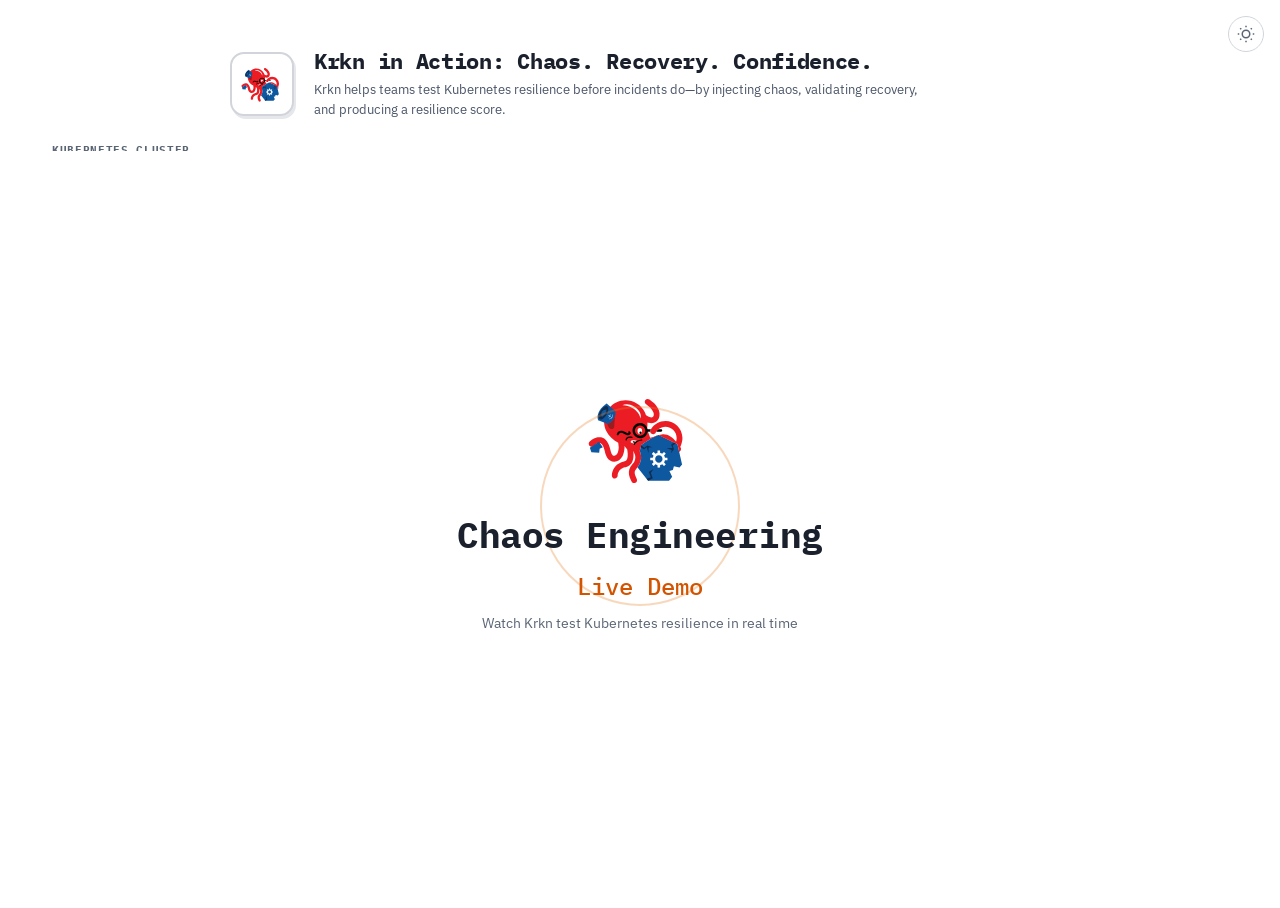
==== commit 0056f2c9: "Enhance Krkn demo: attract mode, layout improvements, pacing tuning - Add attract mode overlay (logo" ====
--- a/v3/index.html
+++ b/v3/index.html
@@ -10,6 +10,10 @@
   <link rel="stylesheet" href="styles.css">
 </head>
 <body>
+  <button class="theme-toggle" id="theme-toggle" title="Toggle dark mode">
+    <svg class="theme-icon-sun" viewBox="0 0 24 24" fill="none" stroke="currentColor" stroke-width="2"><circle cx="12" cy="12" r="5"/><path d="M12 1v2M12 21v2M4.22 4.22l1.42 1.42M18.36 18.36l1.42 1.42M1 12h2M21 12h2M4.22 19.78l1.42-1.42M18.36 5.64l1.42-1.42"/></svg>
+    <svg class="theme-icon-moon" viewBox="0 0 24 24" fill="none" stroke="currentColor" stroke-width="2" style="display:none"><path d="M21 12.79A9 9 0 1 1 11.21 3 7 7 0 0 0 21 12.79z"/></svg>
+  </button>
   <div class="page-header">
     <div class="page-header-logo"><svg viewBox="0 0 250 250"><defs><style>.kl1{fill:none}.kl3{fill:#0e58a0}.kl4{fill:#0d58a1}.kl5{fill:#102d4f}.kl6{fill:#9b1c1f}.kl7{fill:#fff}.kl8{fill:#ec1c24}</style></defs><path class="kl3" d="M163.75,116.65l-1.36.66c.57-.17,1.15-.32,1.73-.48l-.37-.18Z"/><path class="kl3" d="M133,133.87h0q.72.61,0,0Z"/><polygon class="kl8" points="133 133.87 147.09 124.7 133 133.87 133 133.87"/><path class="kl8" d="M124.41,150.23l3.24-12.87,5.36-3.49,14.09-9.17v-.02s12.83-6.18,12.83-6.18l2.47-1.19c-2.4.69-4.75,1.48-7.06,2.25-3.11,1.04-6.13,2.05-9.09,2.77l-1.51-4.27c-1.64-4.1-3.34-9.2-4.98-14.56.74-4.26.97-8.66.72-13.04.92.34,1.86.65,2.83.9,6.74,1.69,13.32.05,17.61-4.39,4.76-4.92,6.22-13.03,3.74-20.65-1.97-6.05-5.76-10.64-9.11-14.68l-.39-.48-10.48-8.4c-2.6-2.08-6.38-1.67-8.47.93-2.08,2.59-1.67,6.38.93,8.47l9.51,7.63c2.67,3.23,5.34,6.58,6.55,10.27,1.05,3.22.64,6.9-.95,8.55-1.48,1.53-4.08,1.56-6.02,1.07-2.7-.68-5.46-2.34-8.37-4.1-.11-.07-.22-.13-.32-.19-.7-2.04-1.52-4.03-2.47-5.94-10.92-22.15-37.7-31.28-59.8-20.38-22.1,10.9-31.17,37.69-20.25,59.85,4.99,10.12,14.09,18.58,24.61,23.75l1.1,10.21c-.41,4.17-.89,8.43-2.65,11.89-1.54,3.02-4.43,5.32-6.72,5.36h-.06c-2.11,0-3.94-1.8-4.95-3.5-1.43-2.39-2.19-5.52-3.01-8.83-.13-.51-.25-1.02-.38-1.53-1.32-5.25-3.18-11.31-6.97-16.41-3.27-4.39-7.43-7.25-12.03-8.26-5.44-1.19-10.48.36-13.75,1.86-4.16,1.92-7.57,4.69-10.07,6.89-2.5,2.2-2.74,6-.54,8.5,2.2,2.5,6,2.74,8.5.54,2.8-2.46,5-4,7.15-4.99,2.23-1.02,4.47-1.4,6.14-1.04,2.18.48,3.89,2.26,4.94,3.67,2.52,3.39,3.87,7.85,4.96,12.16.12.49.24.98.36,1.46.94,3.84,2.01,8.18,4.36,12.12,3.51,5.89,9.21,9.38,15.3,9.38.08,0,.16,0,.25,0,6.85-.11,13.62-4.79,17.26-11.93,2.89-5.67,3.46-11.59,3.97-16.82l.06-.61-.33-3.02c2.07,2.29,4.06,4.75,5.87,7.35.44,3.01.79,5.93,1.01,8.43.24,7.96-.97,12.64-3.8,14.71-1.38,1.01-3.42,1.58-5.77,2.24-1.49.42-3.03.85-4.61,1.46-11.1,4.23-18.84,15.49-18.81,27.37,0,3.32,2.7,6.01,6.02,6.01h.01c3.33,0,6.02-2.71,6.01-6.04-.01-6.87,4.64-13.64,11.06-16.09,1.08-.41,2.29-.75,3.58-1.12,3.03-.85,6.47-1.82,9.61-4.11,8.37-6.1,8.99-17.19,8.74-25l-.02-.32c-.06-.72-.18-1.93-.35-3.49l.13-.31.84.31c.01,1.03.29,2.07.85,3.01,3.23,5.38,3.3,12.64.17,18.08-.95,1.65-2.23,3.29-3.6,5.02-2.59,3.3-5.52,7.03-6.86,11.89-2.57,9.32,1.89,18.34,4.84,24.3,1.05,2.12,3.18,3.36,5.4,3.36.9,0,1.81-.2,2.66-.63,2.98-1.47,4.2-5.09,2.73-8.07-2.83-5.73-5.27-11.25-4.02-15.77.69-2.53,2.56-4.9,4.72-7.65.22-.28.44-.56.66-.84.92-1.18,1.84-2.39,2.71-3.69.42-.62.82-1.26,1.2-1.93,4.53-7.88,5.1-17.68,1.77-26.07h0c-.24-.61-.51-1.22-.79-1.81"/><path class="kl8" d="M125.27,152.2c-.24-.61-.51-1.22-.79-1.81.28.6.55,1.2.79,1.81Z"/><polygon class="kl8" points="133 133.87 127.64 137.36 133 133.87 133 133.87"/><path class="kl7" d="M109.05,60.27c10.17,5.87,16.58,14.81,16.72,22.23,3.48-7.92-2.18-19.01-13.23-25.4-8.92-5.15-18.74-5.72-24.89-2.09,6.21-.75,14.01.98,21.41,5.25Z"/><ellipse class="kl7" cx="124.64" cy="108.25" rx="4.78" ry="5.91"/><circle cx="126.13" cy="111.92" r="2.42"/><path class="kl7" d="M115.8,130.96c.85-.76,1.86-1.52,3.05-2.22-3.01-.86-12.56-3.14-13.32,2.08,0,0-.81,2.32,7.25,3.67.28-.44.63-.95,1.09-1.51l1.92-2.02Z"/><path d="M128.78,125.87c-4.22.28-7.47,1.44-9.93,2.87-1.2.7-2.21,1.46-3.05,2.22l-4.43-1.05c-.65-.16-1.3.25-1.45.89-.15.65.25,1.3.89,1.45l3.06.72c-.45.56-.81,1.07-1.09,1.51-.49.77-.73,1.3-.76,1.39-.26.61.02,1.31.63,1.58.16.07.32.1.48.1.47,0,.91-.27,1.11-.73.14-.32,3.54-7.83,14.71-8.56.66-.04,1.17-.62,1.12-1.28-.04-.66-.62-1.16-1.28-1.12Z"/><path d="M80.49,116.01c.54-2.16,2.42-3.9,4.67-4.1,2.96-.26,5.7,1.9,8.24,3.08,2.89,1.35,6.87,3.08,9.93,1.27,3.06-1.82,2.93-6.13-.39-7.51-1-.42-2.21.45-2.47,1.4-.32,1.15.4,2.05,1.4,2.47.67.28-.45-.25-.32-.23.65.09-.17.34.03.13-.26.27-.48.41-.87.48-1.21.2-2.61-.43-3.71-.83-2.71-.99-5.09-2.68-7.82-3.64-2.64-.93-5.48-.86-7.96.49-2.26,1.23-3.97,3.42-4.6,5.91-.63,2.51,3.24,3.58,3.87,1.07h0Z"/><path class="kl4" d="M71.99,65.75l-16.33-14.91s-24.23,15.25-18.02,35.01l19.46,7.44s14.67-24.51,14.89-27.53Z"/><path class="kl6" d="M57.17,93.18l-.07.1c.36,4.79,2.63,7.89,5.31,9.9,3.72,2.79,9.04.19,9.06-4.46.02-6.87.95-16.03,1.7-22.41-.61,2.13-1.57,4.39-2.86,6.63-3.89,6.73-9.45,10.94-13.14,10.23Z"/><path class="kl4" d="M73.95,70.21c-.03-.34-.07-.66-.13-.97-.3-1.66-1.02-2.93-2.18-3.6-3.59-2.07-10,2.32-14.32,9.81-4.32,7.49-4.92,15.24-1.34,17.31.36.21.76.34,1.18.42,3.69.71,9.26-3.5,13.14-10.23,1.29-2.24,2.25-4.5,2.86-6.63.65-2.25.92-4.35.78-6.11Z"/><ellipse class="kl5" cx="48.91" cy="70.52" rx="15.66" ry="7.5" transform="translate(-36.62 77.62) rotate(-60)"/><path d="M96.23,128.29c-.63,0-1.16-.48-1.2-1.12,0-.12-.17-2.97,2.19-5.08,2.33-2.07,6.15-2.64,11.38-1.69.65.12,1.09.75.97,1.4-.12.65-.75,1.08-1.4.97-4.37-.8-7.59-.43-9.31,1.09-1.49,1.31-1.42,3.08-1.42,3.15.03.66-.47,1.23-1.13,1.27-.02,0-.05,0-.07,0Z"/><path class="kl4" d="M45.67,79.05s-6.32-13.34,9.3-15.44c0,0,.88,9.3-9.3,15.44Z"/><path class="kl7" d="M66.44,80.81c-.08,0-.16-.02-.23-.07l-7.44-5.27c-.18-.13-.22-.38-.1-.56.13-.18.38-.22.56-.1l7.44,5.27c.18.13.22.38.1.56-.08.11-.2.17-.33.17Z"/><path class="kl7" d="M61.37,83.61c-.22,0-.4-.18-.4-.4s.18-.4.4-.4c2.12,0,3.68-.62,4.64-1.86,1.89-2.43.89-6.45.88-6.49-.05-.21.08-.43.29-.49.21-.06.43.08.49.29.05.18,1.1,4.45-1.02,7.18-1.12,1.44-2.89,2.17-5.27,2.17Z"/><path class="kl7" d="M59.92,80.51c-.07,0-.15-.02-.21-.06-.19-.12-.25-.36-.13-.55l3.68-5.94c.12-.19.37-.24.55-.13.19.12.25.36.13.55l-3.68,5.94c-.08.12-.21.19-.34.19Z"/><path class="kl3" d="M133,133.87l-5.36,3.49-3.24,12.87c.03.05.05.11.07.16.28.6.55,1.2.79,1.81h0c3.33,8.39,2.76,18.18-1.77,26.07-.38.67-.79,1.31-1.2,1.93-.87,1.3-1.79,2.51-2.71,3.69l19.75,24.77,2.65,3.33h43.52l2.65-3.33,3.87-4.86-2.11-4.44-2.11-4.44-1.53-3.21,5.22-1.42,1.9-.52.81-2.88,1.46-5.22,2.26.55,4.73,1.16,4.73,1.16,2.59-3.25,2.65-3.33-.95-4.15-5.08-22.27-2.71-11.87-.95-4.15-3.83-1.85-31.54-15.19-3.46-1.67c-.58.15-1.16.31-1.73.48l-2.47,1.19-12.84,6.18v.02s-14.08,9.17-14.08,9.17"/><path class="kl7" d="M176.83,169.95c.1-.37.43-.63.81-.63h4.41c.14-.9.21-1.77.21-2.65s-.07-1.74-.21-2.65h-4.41c-.38,0-.72-.26-.81-.63-.31-1.18-.78-2.31-1.4-3.35-.2-.33-.14-.75.13-1.02l3.11-3.11c-1.07-1.43-2.33-2.68-3.76-3.73l-3.13,3.13c-.27.27-.69.32-1.01.13-1.03-.6-2.15-1.05-3.33-1.34-.37-.09-.64-.43-.64-.82v-4.39c-1.84-.27-3.52-.25-5.29.03v4.43c0,.38-.25.71-.62.81-1.14.31-2.23.77-3.24,1.37-.33.2-.75.15-1.02-.13l-3.11-3.11c-1.43,1.07-2.68,2.33-3.73,3.76l3.13,3.13c.27.27.32.69.13,1.02-.58.99-1.02,2.08-1.32,3.21-.1.37-.43.63-.81.63h-4.41c-.14.9-.21,1.77-.21,2.65s.07,1.74.21,2.65h4.41c.38,0,.72.26.81.63.3,1.14.74,2.22,1.32,3.21.19.33.14.75-.13,1.02l-3.13,3.13c1.05,1.43,2.3,2.68,3.73,3.76l3.11-3.11c.27-.27.7-.32,1.02-.13,1.01.6,2.1,1.06,3.24,1.37.37.1.62.43.62.81v4.43c1.77.28,3.45.3,5.29.03v-4.39c0-.39.26-.72.64-.82,1.17-.29,2.29-.75,3.33-1.34.33-.19.74-.14,1.01.13l3.13,3.13c1.43-1.05,2.69-2.3,3.76-3.73l-3.11-3.11c-.27-.27-.32-.69-.13-1.02.62-1.04,1.09-2.17,1.4-3.35ZM164.28,174.34c-4.23,0-7.67-3.44-7.67-7.67s3.44-7.67,7.67-7.67,7.67,3.44,7.67,7.67-3.44,7.67-7.67,7.67Z"/><polygon class="kl5" points="195.75 132.09 189.83 137.14 192.61 143.99 180.11 144.21 191.23 147.66 189.37 154.85 195.84 146.32 193.15 138.65 200.11 134.06 195.75 132.09"/><polygon class="kl5" points="126.43 142.34 133.2 146.69 139.04 142.17 142.63 154.14 142.95 142.5 150.38 142.35 140.41 138.43 133.75 143.09 127.55 137.77 126.43 142.34"/><polygon class="kl5" points="141.99 211.98 151.62 206.63 147.49 195.75 149.23 193.05 153.13 187.67 143.3 194.01 147.65 204.83 138.76 207.97 141.99 211.98"/><path class="kl1" d="M125.19,96.63c-6.01,0-10.89,4.89-10.89,10.89s4.89,10.89,10.89,10.89,10.89-4.89,10.89-10.89-4.89-10.89-10.89-10.89Z"/><path d="M158.9,109.67h9.99c1.33,0,2.41-1.08,2.41-2.41s-1.08-2.41-2.41-2.41h-5.48c-1.71,1.37-3.22,2.99-4.5,4.82Z"/><path class="kl8" d="M213.42,121.88l-.06.08c-.57-19.01-16.2-34.3-35.35-34.3-12.46,0-23.94,6.56-30.32,17.19-.24.4-.49.79-.71,1.2-.63,1.15-.84,2.41-.69,3.62.23,1.86,1.31,3.59,3.08,4.56,2.92,1.6,6.58.53,8.18-2.39.41-.76.88-1.48,1.36-2.17,1.28-1.83,2.8-3.45,4.5-4.82,4.08-3.27,9.2-5.14,14.6-5.14,12.86,0,23.33,10.47,23.33,23.33,0,2.63-.13,3.57-.77,5.61-.21.68-.29,1.37-.26,2.05-7.77-8.95-17.68-16.91-29.9-15.17-2.15.31-4.24.76-6.29,1.31l3.46,1.67,31.54,15.19,3.83,1.85.95,4.15,2.71,11.87c.49-.19.97-.42,1.42-.75,2.69-1.96,3.29-5.72,1.33-8.41-.17-.24-.35-.48-.52-.72,1.88-3.42,2.99-7.38,3.64-10.85.75-2.8.9-4.87.9-7.78,0-.01,0-.02,0-.03.03-.71.03-1.12.03-1.12Z"/><path d="M147.69,104.85h-7.04c-1.28-7.39-7.72-13.04-15.47-13.04-8.66,0-15.71,7.05-15.71,15.71s7.05,15.71,15.71,15.71c7.94,0,14.5-5.92,15.55-13.57h5.55c-.15-1.21.06-2.47.69-3.62.22-.41.47-.8.71-1.2ZM125.19,118.42c-6.01,0-10.89-4.89-10.89-10.89s4.89-10.89,10.89-10.89,10.89,4.89,10.89,10.89-4.89,10.89-10.89,10.89Z"/><polygon class="kl4" points="23.71 152.66 40.01 153.84 40.9 145.48 47.6 142.38 39.37 130.63 20.5 143.35 23.71 152.66"/></svg></div>
     <div class="page-header-text">
@@ -23,6 +27,7 @@
         <defs>
           <marker id="arr-r" markerWidth="7" markerHeight="5" refX="6" refY="2.5" orient="auto"><polygon points="0 0.5,6 2.5,0 4.5" fill="#c0392b"/></marker>
           <marker id="arr-o" markerWidth="7" markerHeight="5" refX="6" refY="2.5" orient="auto"><polygon points="0 0.5,6 2.5,0 4.5" fill="#e67e22"/></marker>
+          <filter id="chaos-glow"><feGaussianBlur stdDeviation="3" result="blur"/><feMerge><feMergeNode in="blur"/><feMergeNode in="SourceGraphic"/></feMerge></filter>
         </defs>
       </svg>
 
@@ -52,7 +57,7 @@
             </div>
             <div class="flow-connector"><svg viewBox="0 0 56 14" fill="none"><line x1="0" y1="7" x2="46" y2="7" stroke="#c0392b" stroke-width="1.5"/><polygon points="46,2.5 55,7 46,11.5" fill="#c0392b"/></svg></div>
             <div class="arch-card" id="el-service">
-              <div class="card-icon"><svg viewBox="0 0 24 24" fill="none" stroke="#c0392b" stroke-width="2"><rect x="2" y="2" width="20" height="20" rx="2"/><line x1="2" y1="8" x2="22" y2="8"/><line x1="2" y1="14" x2="22" y2="14"/><line x1="8" y1="2" x2="8" y2="22"/><line x1="14" y1="2" x2="14" y2="22"/></svg></div>
+              <div class="card-icon"><svg viewBox="0 0 24 24" fill="none" stroke="#c0392b" stroke-width="2"><circle cx="12" cy="12" r="3"/><line x1="12" y1="3" x2="12" y2="9"/><line x1="12" y1="15" x2="12" y2="21"/><line x1="3" y1="12" x2="9" y2="12"/><line x1="15" y1="12" x2="21" y2="12"/></svg></div>
               <span class="card-text">Service</span>
             </div>
           </div>
@@ -68,17 +73,25 @@
               </div>
               <div class="pods-row">
                 <div class="pod-card" id="el-pod1">
-                  <div class="pod-label"><svg viewBox="0 0 24 24" fill="none" stroke="#c0392b" stroke-width="2"><circle cx="12" cy="12" r="3"/><circle cx="12" cy="12" r="8"/></svg>frontend-v2-7d4b</div>
+                  <div class="pod-status-bar">
+                    <div class="status-dot-el dot-green"></div>
+                    <span class="status-text-el text-green">Healthy</span>
+                  </div>
+                  <div class="pod-label"><svg viewBox="0 0 24 24" fill="none" stroke="#c0392b" stroke-width="2"><circle cx="12" cy="12" r="3"/><circle cx="12" cy="12" r="8"/></svg><span><span class="pod-friendly-name">Frontend App</span><span class="pod-k8s-name">frontend-v2-7d4b</span></span></div>
                   <div class="containers-grid">
                     <span class="ctr-chip"><svg viewBox="0 0 24 24" fill="none" stroke="#c0392b" stroke-width="1.5"><path d="M21 16V8a2 2 0 0 0-1-1.73l-7-4a2 2 0 0 0-2 0l-7 4A2 2 0 0 0 3 8v8a2 2 0 0 0 1 1.73l7 4a2 2 0 0 0 2 0l7-4A2 2 0 0 0 21 16z"/></svg>react-app</span>
                     <span class="ctr-chip"><svg viewBox="0 0 24 24" fill="none" stroke="#c0392b" stroke-width="1.5"><path d="M21 16V8a2 2 0 0 0-1-1.73l-7-4a2 2 0 0 0-2 0l-7 4A2 2 0 0 0 3 8v8a2 2 0 0 0 1 1.73l7 4a2 2 0 0 0 2 0l7-4A2 2 0 0 0 21 16z"/></svg>nginx</span>
                   </div>
                 </div>
                 <div class="pod-card" id="el-pod2">
-                  <div class="pod-label"><svg viewBox="0 0 24 24" fill="none" stroke="#c0392b" stroke-width="2"><circle cx="12" cy="12" r="3"/><circle cx="12" cy="12" r="8"/></svg>order-svc-3k8m</div>
+                  <div class="pod-status-bar">
+                    <div class="status-dot-el dot-green"></div>
+                    <span class="status-text-el text-green">Healthy</span>
+                  </div>
+                  <div class="pod-label"><svg viewBox="0 0 24 24" fill="none" stroke="#c0392b" stroke-width="2"><circle cx="12" cy="12" r="3"/><circle cx="12" cy="12" r="8"/></svg><span><span class="pod-friendly-name">Order Service</span><span class="pod-k8s-name">order-svc-3k8m</span></span></div>
                   <div class="containers-grid">
                     <span class="ctr-chip"><svg viewBox="0 0 24 24" fill="none" stroke="#c0392b" stroke-width="1.5"><path d="M21 16V8a2 2 0 0 0-1-1.73l-7-4a2 2 0 0 0-2 0l-7 4A2 2 0 0 0 3 8v8a2 2 0 0 0 1 1.73l7 4a2 2 0 0 0 2 0l7-4A2 2 0 0 0 21 16z"/></svg>order-api</span>
-                    <span class="ctr-chip"><svg viewBox="0 0 24 24" fill="none" stroke="#c0392b" stroke-width="1.5"><path d="M21 16V8a2 2 0 0 0-1-1.73l-7-4a2 2 0 0 0-2 0l-7 4A2 2 0 0 0 3 8v8a2 2 0 0 0 1 1.73l7 4a2 2 0 0 0 2 0l7-4A2 2 0 0 0 21 16z"/></svg>envoy</span>
+                    <span class="ctr-chip"><svg viewBox="0 0 24 24" fill="none" stroke="#c0392b" stroke-width="1.5"><path d="M21 16V8a2 2 0 0 0-1-1.73l-7-4a2 2 0 0 0-2 0l-7 4A2 2 0 0 0 3 8v8a2 2 0 0 0 1 1.73l7 4a2 2 0 0 0 2 0l7-4A2 2 0 0 0 21 16z"/></svg>proxy (envoy)</span>
                   </div>
                 </div>
               </div>
@@ -99,7 +112,7 @@
                       <span class="status-text-el text-green">Healthy</span>
                     </div>
                     <div class="fail-x" style="display:none"><svg viewBox="0 0 24 24" fill="none" stroke="#dc2626" stroke-width="3" stroke-linecap="round"><line x1="6" y1="6" x2="18" y2="18"/><line x1="18" y1="6" x2="6" y2="18"/></svg></div>
-                    <div class="pod-label"><svg viewBox="0 0 24 24" fill="none" stroke="#c0392b" stroke-width="2"><circle cx="12" cy="12" r="3"/><circle cx="12" cy="12" r="8"/></svg>frontend-v2-9f2a</div>
+                    <div class="pod-label"><svg viewBox="0 0 24 24" fill="none" stroke="#c0392b" stroke-width="2"><circle cx="12" cy="12" r="3"/><circle cx="12" cy="12" r="8"/></svg><span><span class="pod-friendly-name">Frontend App</span><span class="pod-k8s-name">frontend-v2-9f2a</span></span></div>
                     <div class="containers-grid">
                       <span class="ctr-chip"><svg viewBox="0 0 24 24" fill="none" stroke="#c0392b" stroke-width="1.5"><path d="M21 16V8a2 2 0 0 0-1-1.73l-7-4a2 2 0 0 0-2 0l-7 4A2 2 0 0 0 3 8v8a2 2 0 0 0 1 1.73l7 4a2 2 0 0 0 2 0l7-4A2 2 0 0 0 21 16z"/></svg>react-app</span>
                       <span class="ctr-chip"><svg viewBox="0 0 24 24" fill="none" stroke="#c0392b" stroke-width="1.5"><path d="M21 16V8a2 2 0 0 0-1-1.73l-7-4a2 2 0 0 0-2 0l-7 4A2 2 0 0 0 3 8v8a2 2 0 0 0 1 1.73l7 4a2 2 0 0 0 2 0l7-4A2 2 0 0 0 21 16z"/></svg>nginx</span>
@@ -111,10 +124,10 @@
                     <div class="status-dot-el dot-green"></div>
                     <span class="status-text-el text-green">Healthy</span>
                   </div>
-                  <div class="pod-label"><svg viewBox="0 0 24 24" fill="none" stroke="#c0392b" stroke-width="2"><circle cx="12" cy="12" r="3"/><circle cx="12" cy="12" r="8"/></svg>order-svc-5n1p</div>
+                  <div class="pod-label"><svg viewBox="0 0 24 24" fill="none" stroke="#c0392b" stroke-width="2"><circle cx="12" cy="12" r="3"/><circle cx="12" cy="12" r="8"/></svg><span><span class="pod-friendly-name">Order Service</span><span class="pod-k8s-name">order-svc-5n1p</span></span></div>
                   <div class="containers-grid">
                     <span class="ctr-chip"><svg viewBox="0 0 24 24" fill="none" stroke="#c0392b" stroke-width="1.5"><path d="M21 16V8a2 2 0 0 0-1-1.73l-7-4a2 2 0 0 0-2 0l-7 4A2 2 0 0 0 3 8v8a2 2 0 0 0 1 1.73l7 4a2 2 0 0 0 2 0l7-4A2 2 0 0 0 21 16z"/></svg>order-api</span>
-                    <span class="ctr-chip"><svg viewBox="0 0 24 24" fill="none" stroke="#c0392b" stroke-width="1.5"><path d="M21 16V8a2 2 0 0 0-1-1.73l-7-4a2 2 0 0 0-2 0l-7 4A2 2 0 0 0 3 8v8a2 2 0 0 0 1 1.73l7 4a2 2 0 0 0 2 0l7-4A2 2 0 0 0 21 16z"/></svg>envoy</span>
+                    <span class="ctr-chip"><svg viewBox="0 0 24 24" fill="none" stroke="#c0392b" stroke-width="1.5"><path d="M21 16V8a2 2 0 0 0-1-1.73l-7-4a2 2 0 0 0-2 0l-7 4A2 2 0 0 0 3 8v8a2 2 0 0 0 1 1.73l7 4a2 2 0 0 0 2 0l7-4A2 2 0 0 0 21 16z"/></svg>proxy (envoy)</span>
                   </div>
                 </div>
               </div>
@@ -128,19 +141,19 @@
               <div class="cp-grid">
                 <div class="cp-item cp-muted" id="el-etcd">
                   <div class="cp-icon"><svg viewBox="0 0 24 24" fill="none" stroke="#c0392b" stroke-width="2"><ellipse cx="12" cy="5" rx="9" ry="3"/><path d="M21 12c0 1.66-4 3-9 3s-9-1.34-9-3"/><path d="M3 5v14c0 1.66 4 3 9 3s9-1.34 9-3V5"/></svg></div>
-                  <span class="cp-name">etcd</span><span class="cp-desc">Key-Value Store</span>
+                  <span class="cp-name">Cluster Memory</span><span class="cp-desc">etcd</span>
                 </div>
                 <div class="cp-item" id="el-apiserver">
                   <div class="cp-icon"><svg viewBox="0 0 24 24" fill="none" stroke="#c0392b" stroke-width="2"><rect x="2" y="2" width="20" height="8" rx="2"/><rect x="2" y="14" width="20" height="8" rx="2"/><circle cx="6" cy="6" r="1" fill="#c0392b"/><circle cx="6" cy="18" r="1" fill="#c0392b"/></svg></div>
-                  <span class="cp-name">kube-apiserver</span><span class="cp-desc">API Server</span>
+                  <span class="cp-name">API Gateway</span><span class="cp-desc">kube-apiserver</span>
                 </div>
                 <div class="cp-item cp-muted" id="el-scheduler">
                   <div class="cp-icon"><svg viewBox="0 0 24 24" fill="none" stroke="#c0392b" stroke-width="2"><rect x="3" y="4" width="18" height="18" rx="2"/><line x1="16" y1="2" x2="16" y2="6"/><line x1="8" y1="2" x2="8" y2="6"/><line x1="3" y1="10" x2="21" y2="10"/><rect x="7" y="14" width="4" height="3" rx="0.5"/></svg></div>
-                  <span class="cp-name">kube-scheduler</span><span class="cp-desc">Scheduler</span>
+                  <span class="cp-name">Pod Scheduler</span><span class="cp-desc">kube-scheduler</span>
                 </div>
                 <div class="cp-item" id="el-controller">
                   <div class="cp-icon"><svg viewBox="0 0 24 24" fill="none" stroke="#c0392b" stroke-width="2"><circle cx="12" cy="12" r="3"/><path d="M12 1v4M12 19v4M4.22 4.22l2.83 2.83M16.95 16.95l2.83 2.83M1 12h4M19 12h4M4.22 19.78l2.83-2.83M16.95 7.05l2.83-2.83"/></svg></div>
-                  <span class="cp-name">kube-controller-manager</span><span class="cp-desc">Deployment Controller</span>
+                  <span class="cp-name">Self-Healer</span><span class="cp-desc">kube-controller-manager</span>
                 </div>
               </div>
             </div>
@@ -155,12 +168,21 @@
             <div class="krkn-icon"><svg viewBox="0 0 250 250"><defs><style>.kl1{fill:none}.kl3{fill:#0e58a0}.kl4{fill:#0d58a1}.kl5{fill:#102d4f}.kl6{fill:#9b1c1f}.kl7{fill:#fff}.kl8{fill:#ec1c24}</style></defs><path class="kl3" d="M163.75,116.65l-1.36.66c.57-.17,1.15-.32,1.73-.48l-.37-.18Z"/><path class="kl3" d="M133,133.87h0q.72.61,0,0Z"/><polygon class="kl8" points="133 133.87 147.09 124.7 133 133.87 133 133.87"/><path class="kl8" d="M124.41,150.23l3.24-12.87,5.36-3.49,14.09-9.17v-.02s12.83-6.18,12.83-6.18l2.47-1.19c-2.4.69-4.75,1.48-7.06,2.25-3.11,1.04-6.13,2.05-9.09,2.77l-1.51-4.27c-1.64-4.1-3.34-9.2-4.98-14.56.74-4.26.97-8.66.72-13.04.92.34,1.86.65,2.83.9,6.74,1.69,13.32.05,17.61-4.39,4.76-4.92,6.22-13.03,3.74-20.65-1.97-6.05-5.76-10.64-9.11-14.68l-.39-.48-10.48-8.4c-2.6-2.08-6.38-1.67-8.47.93-2.08,2.59-1.67,6.38.93,8.47l9.51,7.63c2.67,3.23,5.34,6.58,6.55,10.27,1.05,3.22.64,6.9-.95,8.55-1.48,1.53-4.08,1.56-6.02,1.07-2.7-.68-5.46-2.34-8.37-4.1-.11-.07-.22-.13-.32-.19-.7-2.04-1.52-4.03-2.47-5.94-10.92-22.15-37.7-31.28-59.8-20.38-22.1,10.9-31.17,37.69-20.25,59.85,4.99,10.12,14.09,18.58,24.61,23.75l1.1,10.21c-.41,4.17-.89,8.43-2.65,11.89-1.54,3.02-4.43,5.32-6.72,5.36h-.06c-2.11,0-3.94-1.8-4.95-3.5-1.43-2.39-2.19-5.52-3.01-8.83-.13-.51-.25-1.02-.38-1.53-1.32-5.25-3.18-11.31-6.97-16.41-3.27-4.39-7.43-7.25-12.03-8.26-5.44-1.19-10.48.36-13.75,1.86-4.16,1.92-7.57,4.69-10.07,6.89-2.5,2.2-2.74,6-.54,8.5,2.2,2.5,6,2.74,8.5.54,2.8-2.46,5-4,7.15-4.99,2.23-1.02,4.47-1.4,6.14-1.04,2.18.48,3.89,2.26,4.94,3.67,2.52,3.39,3.87,7.85,4.96,12.16.12.49.24.98.36,1.46.94,3.84,2.01,8.18,4.36,12.12,3.51,5.89,9.21,9.38,15.3,9.38.08,0,.16,0,.25,0,6.85-.11,13.62-4.79,17.26-11.93,2.89-5.67,3.46-11.59,3.97-16.82l.06-.61-.33-3.02c2.07,2.29,4.06,4.75,5.87,7.35.44,3.01.79,5.93,1.01,8.43.24,7.96-.97,12.64-3.8,14.71-1.38,1.01-3.42,1.58-5.77,2.24-1.49.42-3.03.85-4.61,1.46-11.1,4.23-18.84,15.49-18.81,27.37,0,3.32,2.7,6.01,6.02,6.01h.01c3.33,0,6.02-2.71,6.01-6.04-.01-6.87,4.64-13.64,11.06-16.09,1.08-.41,2.29-.75,3.58-1.12,3.03-.85,6.47-1.82,9.61-4.11,8.37-6.1,8.99-17.19,8.74-25l-.02-.32c-.06-.72-.18-1.93-.35-3.49l.13-.31.84.31c.01,1.03.29,2.07.85,3.01,3.23,5.38,3.3,12.64.17,18.08-.95,1.65-2.23,3.29-3.6,5.02-2.59,3.3-5.52,7.03-6.86,11.89-2.57,9.32,1.89,18.34,4.84,24.3,1.05,2.12,3.18,3.36,5.4,3.36.9,0,1.81-.2,2.66-.63,2.98-1.47,4.2-5.09,2.73-8.07-2.83-5.73-5.27-11.25-4.02-15.77.69-2.53,2.56-4.9,4.72-7.65.22-.28.44-.56.66-.84.92-1.18,1.84-2.39,2.71-3.69.42-.62.82-1.26,1.2-1.93,4.53-7.88,5.1-17.68,1.77-26.07h0c-.24-.61-.51-1.22-.79-1.81"/><path class="kl8" d="M125.27,152.2c-.24-.61-.51-1.22-.79-1.81.28.6.55,1.2.79,1.81Z"/><polygon class="kl8" points="133 133.87 127.64 137.36 133 133.87 133 133.87"/><path class="kl7" d="M109.05,60.27c10.17,5.87,16.58,14.81,16.72,22.23,3.48-7.92-2.18-19.01-13.23-25.4-8.92-5.15-18.74-5.72-24.89-2.09,6.21-.75,14.01.98,21.41,5.25Z"/><ellipse class="kl7" cx="124.64" cy="108.25" rx="4.78" ry="5.91"/><circle cx="126.13" cy="111.92" r="2.42"/><path class="kl7" d="M115.8,130.96c.85-.76,1.86-1.52,3.05-2.22-3.01-.86-12.56-3.14-13.32,2.08,0,0-.81,2.32,7.25,3.67.28-.44.63-.95,1.09-1.51l1.92-2.02Z"/><path d="M128.78,125.87c-4.22.28-7.47,1.44-9.93,2.87-1.2.7-2.21,1.46-3.05,2.22l-4.43-1.05c-.65-.16-1.3.25-1.45.89-.15.65.25,1.3.89,1.45l3.06.72c-.45.56-.81,1.07-1.09,1.51-.49.77-.73,1.3-.76,1.39-.26.61.02,1.31.63,1.58.16.07.32.1.48.1.47,0,.91-.27,1.11-.73.14-.32,3.54-7.83,14.71-8.56.66-.04,1.17-.62,1.12-1.28-.04-.66-.62-1.16-1.28-1.12Z"/><path d="M80.49,116.01c.54-2.16,2.42-3.9,4.67-4.1,2.96-.26,5.7,1.9,8.24,3.08,2.89,1.35,6.87,3.08,9.93,1.27,3.06-1.82,2.93-6.13-.39-7.51-1-.42-2.21.45-2.47,1.4-.32,1.15.4,2.05,1.4,2.47.67.28-.45-.25-.32-.23.65.09-.17.34.03.13-.26.27-.48.41-.87.48-1.21.2-2.61-.43-3.71-.83-2.71-.99-5.09-2.68-7.82-3.64-2.64-.93-5.48-.86-7.96.49-2.26,1.23-3.97,3.42-4.6,5.91-.63,2.51,3.24,3.58,3.87,1.07h0Z"/><path class="kl4" d="M71.99,65.75l-16.33-14.91s-24.23,15.25-18.02,35.01l19.46,7.44s14.67-24.51,14.89-27.53Z"/><path class="kl6" d="M57.17,93.18l-.07.1c.36,4.79,2.63,7.89,5.31,9.9,3.72,2.79,9.04.19,9.06-4.46.02-6.87.95-16.03,1.7-22.41-.61,2.13-1.57,4.39-2.86,6.63-3.89,6.73-9.45,10.94-13.14,10.23Z"/><path class="kl4" d="M73.95,70.21c-.03-.34-.07-.66-.13-.97-.3-1.66-1.02-2.93-2.18-3.6-3.59-2.07-10,2.32-14.32,9.81-4.32,7.49-4.92,15.24-1.34,17.31.36.21.76.34,1.18.42,3.69.71,9.26-3.5,13.14-10.23,1.29-2.24,2.25-4.5,2.86-6.63.65-2.25.92-4.35.78-6.11Z"/><ellipse class="kl5" cx="48.91" cy="70.52" rx="15.66" ry="7.5" transform="translate(-36.62 77.62) rotate(-60)"/><path d="M96.23,128.29c-.63,0-1.16-.48-1.2-1.12,0-.12-.17-2.97,2.19-5.08,2.33-2.07,6.15-2.64,11.38-1.69.65.12,1.09.75.97,1.4-.12.65-.75,1.08-1.4.97-4.37-.8-7.59-.43-9.31,1.09-1.49,1.31-1.42,3.08-1.42,3.15.03.66-.47,1.23-1.13,1.27-.02,0-.05,0-.07,0Z"/><path class="kl4" d="M45.67,79.05s-6.32-13.34,9.3-15.44c0,0,.88,9.3-9.3,15.44Z"/><path class="kl7" d="M66.44,80.81c-.08,0-.16-.02-.23-.07l-7.44-5.27c-.18-.13-.22-.38-.1-.56.13-.18.38-.22.56-.1l7.44,5.27c.18.13.22.38.1.56-.08.11-.2.17-.33.17Z"/><path class="kl7" d="M61.37,83.61c-.22,0-.4-.18-.4-.4s.18-.4.4-.4c2.12,0,3.68-.62,4.64-1.86,1.89-2.43.89-6.45.88-6.49-.05-.21.08-.43.29-.49.21-.06.43.08.49.29.05.18,1.1,4.45-1.02,7.18-1.12,1.44-2.89,2.17-5.27,2.17Z"/><path class="kl7" d="M59.92,80.51c-.07,0-.15-.02-.21-.06-.19-.12-.25-.36-.13-.55l3.68-5.94c.12-.19.37-.24.55-.13.19.12.25.36.13.55l-3.68,5.94c-.08.12-.21.19-.34.19Z"/><path class="kl3" d="M133,133.87l-5.36,3.49-3.24,12.87c.03.05.05.11.07.16.28.6.55,1.2.79,1.81h0c3.33,8.39,2.76,18.18-1.77,26.07-.38.67-.79,1.31-1.2,1.93-.87,1.3-1.79,2.51-2.71,3.69l19.75,24.77,2.65,3.33h43.52l2.65-3.33,3.87-4.86-2.11-4.44-2.11-4.44-1.53-3.21,5.22-1.42,1.9-.52.81-2.88,1.46-5.22,2.26.55,4.73,1.16,4.73,1.16,2.59-3.25,2.65-3.33-.95-4.15-5.08-22.27-2.71-11.87-.95-4.15-3.83-1.85-31.54-15.19-3.46-1.67c-.58.15-1.16.31-1.73.48l-2.47,1.19-12.84,6.18v.02s-14.08,9.17-14.08,9.17"/><path class="kl7" d="M176.83,169.95c.1-.37.43-.63.81-.63h4.41c.14-.9.21-1.77.21-2.65s-.07-1.74-.21-2.65h-4.41c-.38,0-.72-.26-.81-.63-.31-1.18-.78-2.31-1.4-3.35-.2-.33-.14-.75.13-1.02l3.11-3.11c-1.07-1.43-2.33-2.68-3.76-3.73l-3.13,3.13c-.27.27-.69.32-1.01.13-1.03-.6-2.15-1.05-3.33-1.34-.37-.09-.64-.43-.64-.82v-4.39c-1.84-.27-3.52-.25-5.29.03v4.43c0,.38-.25.71-.62.81-1.14.31-2.23.77-3.24,1.37-.33.2-.75.15-1.02-.13l-3.11-3.11c-1.43,1.07-2.68,2.33-3.73,3.76l3.13,3.13c.27.27.32.69.13,1.02-.58.99-1.02,2.08-1.32,3.21-.1.37-.43.63-.81.63h-4.41c-.14.9-.21,1.77-.21,2.65s.07,1.74.21,2.65h4.41c.38,0,.72.26.81.63.3,1.14.74,2.22,1.32,3.21.19.33.14.75-.13,1.02l-3.13,3.13c1.05,1.43,2.3,2.68,3.73,3.76l3.11-3.11c.27-.27.7-.32,1.02-.13,1.01.6,2.1,1.06,3.24,1.37.37.1.62.43.62.81v4.43c1.77.28,3.45.3,5.29.03v-4.39c0-.39.26-.72.64-.82,1.17-.29,2.29-.75,3.33-1.34.33-.19.74-.14,1.01.13l3.13,3.13c1.43-1.05,2.69-2.3,3.76-3.73l-3.11-3.11c-.27-.27-.32-.69-.13-1.02.62-1.04,1.09-2.17,1.4-3.35ZM164.28,174.34c-4.23,0-7.67-3.44-7.67-7.67s3.44-7.67,7.67-7.67,7.67,3.44,7.67,7.67-3.44,7.67-7.67,7.67Z"/><polygon class="kl5" points="195.75 132.09 189.83 137.14 192.61 143.99 180.11 144.21 191.23 147.66 189.37 154.85 195.84 146.32 193.15 138.65 200.11 134.06 195.75 132.09"/><polygon class="kl5" points="126.43 142.34 133.2 146.69 139.04 142.17 142.63 154.14 142.95 142.5 150.38 142.35 140.41 138.43 133.75 143.09 127.55 137.77 126.43 142.34"/><polygon class="kl5" points="141.99 211.98 151.62 206.63 147.49 195.75 149.23 193.05 153.13 187.67 143.3 194.01 147.65 204.83 138.76 207.97 141.99 211.98"/><path class="kl1" d="M125.19,96.63c-6.01,0-10.89,4.89-10.89,10.89s4.89,10.89,10.89,10.89,10.89-4.89,10.89-10.89-4.89-10.89-10.89-10.89Z"/><path d="M158.9,109.67h9.99c1.33,0,2.41-1.08,2.41-2.41s-1.08-2.41-2.41-2.41h-5.48c-1.71,1.37-3.22,2.99-4.5,4.82Z"/><path class="kl8" d="M213.42,121.88l-.06.08c-.57-19.01-16.2-34.3-35.35-34.3-12.46,0-23.94,6.56-30.32,17.19-.24.4-.49.79-.71,1.2-.63,1.15-.84,2.41-.69,3.62.23,1.86,1.31,3.59,3.08,4.56,2.92,1.6,6.58.53,8.18-2.39.41-.76.88-1.48,1.36-2.17,1.28-1.83,2.8-3.45,4.5-4.82,4.08-3.27,9.2-5.14,14.6-5.14,12.86,0,23.33,10.47,23.33,23.33,0,2.63-.13,3.57-.77,5.61-.21.68-.29,1.37-.26,2.05-7.77-8.95-17.68-16.91-29.9-15.17-2.15.31-4.24.76-6.29,1.31l3.46,1.67,31.54,15.19,3.83,1.85.95,4.15,2.71,11.87c.49-.19.97-.42,1.42-.75,2.69-1.96,3.29-5.72,1.33-8.41-.17-.24-.35-.48-.52-.72,1.88-3.42,2.99-7.38,3.64-10.85.75-2.8.9-4.87.9-7.78,0-.01,0-.02,0-.03.03-.71.03-1.12.03-1.12Z"/><path d="M147.69,104.85h-7.04c-1.28-7.39-7.72-13.04-15.47-13.04-8.66,0-15.71,7.05-15.71,15.71s7.05,15.71,15.71,15.71c7.94,0,14.5-5.92,15.55-13.57h5.55c-.15-1.21.06-2.47.69-3.62.22-.41.47-.8.71-1.2ZM125.19,118.42c-6.01,0-10.89-4.89-10.89-10.89s4.89-10.89,10.89-10.89,10.89,4.89,10.89,10.89-4.89,10.89-10.89,10.89Z"/><polygon class="kl4" points="23.71 152.66 40.01 153.84 40.9 145.48 47.6 142.38 39.37 130.63 20.5 143.35 23.71 152.66"/></svg></div>
             <span class="krkn-title">Krkn</span>
             <span class="krkn-subtitle">Chaos Engine</span>
+            <div class="krkn-cmd" id="el-krkn-cmd" style="display:none"></div>
+          </div>
+          <div class="slo-section" style="margin-top: 12px;">
+            <div class="slo-title">SLO Monitor</div>
+            <div class="slo-metrics">
+              <div class="slo-row"><span class="slo-label">Availability</span><span class="slo-value slo-healthy" id="slo-avail">100%</span></div>
+              <div class="slo-row"><span class="slo-label">p95 Latency</span><span class="slo-value slo-healthy" id="slo-latency">120ms</span></div>
+              <div class="slo-row"><span class="slo-label">Error Rate</span><span class="slo-value slo-healthy" id="slo-error">0.1%</span></div>
+            </div>
           </div>
         </div>
       </div><!-- /cluster-content -->
 
       <!-- LIFECYCLE -->
-      <div class="lifecycle-section" id="el-lifecycle">
+      <div class="lifecycle-section" id="el-lifecycle" style="display:none">
         <div class="lifecycle-title" id="el-lifecycle-title"></div>
         <div class="lifecycle-flow" id="el-lifecycle-flow"></div>
       </div>
@@ -176,6 +198,50 @@
       <!-- VERIFY + SCORECARD OVERLAYS -->
       <div class="verify-overlay" id="el-verify" style="display:none"></div>
       <div class="scorecard-overlay" id="el-scorecard" style="display:none"></div>
+
+      <!-- ONBOARDING -->
+      <div class="onboarding-overlay" id="el-onboarding" style="display:none">
+        <div class="onboarding-card">
+          <div class="onboarding-header">What You're Watching</div>
+          <div class="onboarding-steps">
+            <div class="onboarding-step">
+              <div class="onboarding-num" style="background: var(--green);">1</div>
+              <div class="onboarding-text">
+                <div class="onboarding-step-title">Healthy Cluster</div>
+                <div class="onboarding-step-desc">All services running, traffic flowing normally</div>
+              </div>
+            </div>
+            <div class="onboarding-step">
+              <div class="onboarding-num" style="background: var(--orange-a);">2</div>
+              <div class="onboarding-text">
+                <div class="onboarding-step-title">Krkn Injects Chaos</div>
+                <div class="onboarding-step-desc">Krkn deliberately breaks something to test resilience</div>
+              </div>
+            </div>
+            <div class="onboarding-step">
+              <div class="onboarding-num" style="background: var(--blue-m);">3</div>
+              <div class="onboarding-text">
+                <div class="onboarding-step-title">Kubernetes Self-Heals</div>
+                <div class="onboarding-step-desc">The cluster detects the problem and recovers automatically</div>
+              </div>
+            </div>
+          </div>
+        </div>
+      </div>
+
+      <!-- ATTRACT MODE -->
+      <div class="attract-overlay" id="el-attract" style="display:none">
+        <div class="attract-content">
+          <div class="attract-pulse-ring"></div>
+          <div class="attract-logo"><svg viewBox="0 0 250 250"><defs><style>.kl1{fill:none}.kl3{fill:#0e58a0}.kl4{fill:#0d58a1}.kl5{fill:#102d4f}.kl6{fill:#9b1c1f}.kl7{fill:#fff}.kl8{fill:#ec1c24}</style></defs><path class="kl3" d="M163.75,116.65l-1.36.66c.57-.17,1.15-.32,1.73-.48l-.37-.18Z"/><path class="kl3" d="M133,133.87h0q.72.61,0,0Z"/><polygon class="kl8" points="133 133.87 147.09 124.7 133 133.87 133 133.87"/><path class="kl8" d="M124.41,150.23l3.24-12.87,5.36-3.49,14.09-9.17v-.02s12.83-6.18,12.83-6.18l2.47-1.19c-2.4.69-4.75,1.48-7.06,2.25-3.11,1.04-6.13,2.05-9.09,2.77l-1.51-4.27c-1.64-4.1-3.34-9.2-4.98-14.56.74-4.26.97-8.66.72-13.04.92.34,1.86.65,2.83.9,6.74,1.69,13.32.05,17.61-4.39,4.76-4.92,6.22-13.03,3.74-20.65-1.97-6.05-5.76-10.64-9.11-14.68l-.39-.48-10.48-8.4c-2.6-2.08-6.38-1.67-8.47.93-2.08,2.59-1.67,6.38.93,8.47l9.51,7.63c2.67,3.23,5.34,6.58,6.55,10.27,1.05,3.22.64,6.9-.95,8.55-1.48,1.53-4.08,1.56-6.02,1.07-2.7-.68-5.46-2.34-8.37-4.1-.11-.07-.22-.13-.32-.19-.7-2.04-1.52-4.03-2.47-5.94-10.92-22.15-37.7-31.28-59.8-20.38-22.1,10.9-31.17,37.69-20.25,59.85,4.99,10.12,14.09,18.58,24.61,23.75l1.1,10.21c-.41,4.17-.89,8.43-2.65,11.89-1.54,3.02-4.43,5.32-6.72,5.36h-.06c-2.11,0-3.94-1.8-4.95-3.5-1.43-2.39-2.19-5.52-3.01-8.83-.13-.51-.25-1.02-.38-1.53-1.32-5.25-3.18-11.31-6.97-16.41-3.27-4.39-7.43-7.25-12.03-8.26-5.44-1.19-10.48.36-13.75,1.86-4.16,1.92-7.57,4.69-10.07,6.89-2.5,2.2-2.74,6-.54,8.5,2.2,2.5,6,2.74,8.5.54,2.8-2.46,5-4,7.15-4.99,2.23-1.02,4.47-1.4,6.14-1.04,2.18.48,3.89,2.26,4.94,3.67,2.52,3.39,3.87,7.85,4.96,12.16.12.49.24.98.36,1.46.94,3.84,2.01,8.18,4.36,12.12,3.51,5.89,9.21,9.38,15.3,9.38.08,0,.16,0,.25,0,6.85-.11,13.62-4.79,17.26-11.93,2.89-5.67,3.46-11.59,3.97-16.82l.06-.61-.33-3.02c2.07,2.29,4.06,4.75,5.87,7.35.44,3.01.79,5.93,1.01,8.43.24,7.96-.97,12.64-3.8,14.71-1.38,1.01-3.42,1.58-5.77,2.24-1.49.42-3.03.85-4.61,1.46-11.1,4.23-18.84,15.49-18.81,27.37,0,3.32,2.7,6.01,6.02,6.01h.01c3.33,0,6.02-2.71,6.01-6.04-.01-6.87,4.64-13.64,11.06-16.09,1.08-.41,2.29-.75,3.58-1.12,3.03-.85,6.47-1.82,9.61-4.11,8.37-6.1,8.99-17.19,8.74-25l-.02-.32c-.06-.72-.18-1.93-.35-3.49l.13-.31.84.31c.01,1.03.29,2.07.85,3.01,3.23,5.38,3.3,12.64.17,18.08-.95,1.65-2.23,3.29-3.6,5.02-2.59,3.3-5.52,7.03-6.86,11.89-2.57,9.32,1.89,18.34,4.84,24.3,1.05,2.12,3.18,3.36,5.4,3.36.9,0,1.81-.2,2.66-.63,2.98-1.47,4.2-5.09,2.73-8.07-2.83-5.73-5.27-11.25-4.02-15.77.69-2.53,2.56-4.9,4.72-7.65.22-.28.44-.56.66-.84.92-1.18,1.84-2.39,2.71-3.69.42-.62.82-1.26,1.2-1.93,4.53-7.88,5.1-17.68,1.77-26.07h0c-.24-.61-.51-1.22-.79-1.81"/><path class="kl8" d="M125.27,152.2c-.24-.61-.51-1.22-.79-1.81.28.6.55,1.2.79,1.81Z"/><polygon class="kl8" points="133 133.87 127.64 137.36 133 133.87 133 133.87"/><path class="kl7" d="M109.05,60.27c10.17,5.87,16.58,14.81,16.72,22.23,3.48-7.92-2.18-19.01-13.23-25.4-8.92-5.15-18.74-5.72-24.89-2.09,6.21-.75,14.01.98,21.41,5.25Z"/><ellipse class="kl7" cx="124.64" cy="108.25" rx="4.78" ry="5.91"/><circle cx="126.13" cy="111.92" r="2.42"/><path class="kl7" d="M115.8,130.96c.85-.76,1.86-1.52,3.05-2.22-3.01-.86-12.56-3.14-13.32,2.08,0,0-.81,2.32,7.25,3.67.28-.44.63-.95,1.09-1.51l1.92-2.02Z"/><path d="M128.78,125.87c-4.22.28-7.47,1.44-9.93,2.87-1.2.7-2.21,1.46-3.05,2.22l-4.43-1.05c-.65-.16-1.3.25-1.45.89-.15.65.25,1.3.89,1.45l3.06.72c-.45.56-.81,1.07-1.09,1.51-.49.77-.73,1.3-.76,1.39-.26.61.02,1.31.63,1.58.16.07.32.1.48.1.47,0,.91-.27,1.11-.73.14-.32,3.54-7.83,14.71-8.56.66-.04,1.17-.62,1.12-1.28-.04-.66-.62-1.16-1.28-1.12Z"/><path d="M80.49,116.01c.54-2.16,2.42-3.9,4.67-4.1,2.96-.26,5.7,1.9,8.24,3.08,2.89,1.35,6.87,3.08,9.93,1.27,3.06-1.82,2.93-6.13-.39-7.51-1-.42-2.21.45-2.47,1.4-.32,1.15.4,2.05,1.4,2.47.67.28-.45-.25-.32-.23.65.09-.17.34.03.13-.26.27-.48.41-.87.48-1.21.2-2.61-.43-3.71-.83-2.71-.99-5.09-2.68-7.82-3.64-2.64-.93-5.48-.86-7.96.49-2.26,1.23-3.97,3.42-4.6,5.91-.63,2.51,3.24,3.58,3.87,1.07h0Z"/><path class="kl4" d="M71.99,65.75l-16.33-14.91s-24.23,15.25-18.02,35.01l19.46,7.44s14.67-24.51,14.89-27.53Z"/><path class="kl6" d="M57.17,93.18l-.07.1c.36,4.79,2.63,7.89,5.31,9.9,3.72,2.79,9.04.19,9.06-4.46.02-6.87.95-16.03,1.7-22.41-.61,2.13-1.57,4.39-2.86,6.63-3.89,6.73-9.45,10.94-13.14,10.23Z"/><path class="kl4" d="M73.95,70.21c-.03-.34-.07-.66-.13-.97-.3-1.66-1.02-2.93-2.18-3.6-3.59-2.07-10,2.32-14.32,9.81-4.32,7.49-4.92,15.24-1.34,17.31.36.21.76.34,1.18.42,3.69.71,9.26-3.5,13.14-10.23,1.29-2.24,2.25-4.5,2.86-6.63.65-2.25.92-4.35.78-6.11Z"/><ellipse class="kl5" cx="48.91" cy="70.52" rx="15.66" ry="7.5" transform="translate(-36.62 77.62) rotate(-60)"/><path d="M96.23,128.29c-.63,0-1.16-.48-1.2-1.12,0-.12-.17-2.97,2.19-5.08,2.33-2.07,6.15-2.64,11.38-1.69.65.12,1.09.75.97,1.4-.12.65-.75,1.08-1.4.97-4.37-.8-7.59-.43-9.31,1.09-1.49,1.31-1.42,3.08-1.42,3.15.03.66-.47,1.23-1.13,1.27-.02,0-.05,0-.07,0Z"/><path class="kl4" d="M45.67,79.05s-6.32-13.34,9.3-15.44c0,0,.88,9.3-9.3,15.44Z"/><path class="kl7" d="M66.44,80.81c-.08,0-.16-.02-.23-.07l-7.44-5.27c-.18-.13-.22-.38-.1-.56.13-.18.38-.22.56-.1l7.44,5.27c.18.13.22.38.1.56-.08.11-.2.17-.33.17Z"/><path class="kl7" d="M61.37,83.61c-.22,0-.4-.18-.4-.4s.18-.4.4-.4c2.12,0,3.68-.62,4.64-1.86,1.89-2.43.89-6.45.88-6.49-.05-.21.08-.43.29-.49.21-.06.43.08.49.29.05.18,1.1,4.45-1.02,7.18-1.12,1.44-2.89,2.17-5.27,2.17Z"/><path class="kl7" d="M59.92,80.51c-.07,0-.15-.02-.21-.06-.19-.12-.25-.36-.13-.55l3.68-5.94c.12-.19.37-.24.55-.13.19.12.25.36.13.55l-3.68,5.94c-.08.12-.21.19-.34.19Z"/><path class="kl3" d="M133,133.87l-5.36,3.49-3.24,12.87c.03.05.05.11.07.16.28.6.55,1.2.79,1.81h0c3.33,8.39,2.76,18.18-1.77,26.07-.38.67-.79,1.31-1.2,1.93-.87,1.3-1.79,2.51-2.71,3.69l19.75,24.77,2.65,3.33h43.52l2.65-3.33,3.87-4.86-2.11-4.44-2.11-4.44-1.53-3.21,5.22-1.42,1.9-.52.81-2.88,1.46-5.22,2.26.55,4.73,1.16,4.73,1.16,2.59-3.25,2.65-3.33-.95-4.15-5.08-22.27-2.71-11.87-.95-4.15-3.83-1.85-31.54-15.19-3.46-1.67c-.58.15-1.16.31-1.73.48l-2.47,1.19-12.84,6.18v.02s-14.08,9.17-14.08,9.17"/><path class="kl7" d="M176.83,169.95c.1-.37.43-.63.81-.63h4.41c.14-.9.21-1.77.21-2.65s-.07-1.74-.21-2.65h-4.41c-.38,0-.72-.26-.81-.63-.31-1.18-.78-2.31-1.4-3.35-.2-.33-.14-.75.13-1.02l3.11-3.11c-1.07-1.43-2.33-2.68-3.76-3.73l-3.13,3.13c-.27.27-.69.32-1.01.13-1.03-.6-2.15-1.05-3.33-1.34-.37-.09-.64-.43-.64-.82v-4.39c-1.84-.27-3.52-.25-5.29.03v4.43c0,.38-.25.71-.62.81-1.14.31-2.23.77-3.24,1.37-.33.2-.75.15-1.02-.13l-3.11-3.11c-1.43,1.07-2.68,2.33-3.73,3.76l3.13,3.13c.27.27.32.69.13,1.02-.58.99-1.02,2.08-1.32,3.21-.1.37-.43.63-.81.63h-4.41c-.14.9-.21,1.77-.21,2.65s.07,1.74.21,2.65h4.41c.38,0,.72.26.81.63.3,1.14.74,2.22,1.32,3.21.19.33.14.75-.13,1.02l-3.13,3.13c1.05,1.43,2.3,2.68,3.73,3.76l3.11-3.11c.27-.27.7-.32,1.02-.13,1.01.6,2.1,1.06,3.24,1.37.37.1.62.43.62.81v4.43c1.77.28,3.45.3,5.29.03v-4.39c0-.39.26-.72.64-.82,1.17-.29,2.29-.75,3.33-1.34.33-.19.74-.14,1.01.13l3.13,3.13c1.43-1.05,2.69-2.3,3.76-3.73l-3.11-3.11c-.27-.27-.32-.69-.13-1.02.62-1.04,1.09-2.17,1.4-3.35ZM164.28,174.34c-4.23,0-7.67-3.44-7.67-7.67s3.44-7.67,7.67-7.67,7.67,3.44,7.67,7.67-3.44,7.67-7.67,7.67Z"/><polygon class="kl5" points="195.75 132.09 189.83 137.14 192.61 143.99 180.11 144.21 191.23 147.66 189.37 154.85 195.84 146.32 193.15 138.65 200.11 134.06 195.75 132.09"/><polygon class="kl5" points="126.43 142.34 133.2 146.69 139.04 142.17 142.63 154.14 142.95 142.5 150.38 142.35 140.41 138.43 133.75 143.09 127.55 137.77 126.43 142.34"/><polygon class="kl5" points="141.99 211.98 151.62 206.63 147.49 195.75 149.23 193.05 153.13 187.67 143.3 194.01 147.65 204.83 138.76 207.97 141.99 211.98"/><path class="kl1" d="M125.19,96.63c-6.01,0-10.89,4.89-10.89,10.89s4.89,10.89,10.89,10.89,10.89-4.89,10.89-10.89-4.89-10.89-10.89-10.89Z"/><path d="M158.9,109.67h9.99c1.33,0,2.41-1.08,2.41-2.41s-1.08-2.41-2.41-2.41h-5.48c-1.71,1.37-3.22,2.99-4.5,4.82Z"/><path class="kl8" d="M213.42,121.88l-.06.08c-.57-19.01-16.2-34.3-35.35-34.3-12.46,0-23.94,6.56-30.32,17.19-.24.4-.49.79-.71,1.2-.63,1.15-.84,2.41-.69,3.62.23,1.86,1.31,3.59,3.08,4.56,2.92,1.6,6.58.53,8.18-2.39.41-.76.88-1.48,1.36-2.17,1.28-1.83,2.8-3.45,4.5-4.82,4.08-3.27,9.2-5.14,14.6-5.14,12.86,0,23.33,10.47,23.33,23.33,0,2.63-.13,3.57-.77,5.61-.21.68-.29,1.37-.26,2.05-7.77-8.95-17.68-16.91-29.9-15.17-2.15.31-4.24.76-6.29,1.31l3.46,1.67,31.54,15.19,3.83,1.85.95,4.15,2.71,11.87c.49-.19.97-.42,1.42-.75,2.69-1.96,3.29-5.72,1.33-8.41-.17-.24-.35-.48-.52-.72,1.88-3.42,2.99-7.38,3.64-10.85.75-2.8.9-4.87.9-7.78,0-.01,0-.02,0-.03.03-.71.03-1.12.03-1.12Z"/><path d="M147.69,104.85h-7.04c-1.28-7.39-7.72-13.04-15.47-13.04-8.66,0-15.71,7.05-15.71,15.71s7.05,15.71,15.71,15.71c7.94,0,14.5-5.92,15.55-13.57h5.55c-.15-1.21.06-2.47.69-3.62.22-.41.47-.8.71-1.2ZM125.19,118.42c-6.01,0-10.89-4.89-10.89-10.89s4.89-10.89,10.89-10.89,10.89,4.89,10.89,10.89-4.89,10.89-10.89,10.89Z"/><polygon class="kl4" points="23.71 152.66 40.01 153.84 40.9 145.48 47.6 142.38 39.37 130.63 20.5 143.35 23.71 152.66"/></svg></div>
+          <div class="attract-title">Chaos Engineering</div>
+          <div class="attract-subtitle">Live Demo</div>
+          <div class="attract-tagline">Watch Krkn test Kubernetes resilience in real time</div>
+        </div>
+      </div>
+
+      <!-- TRANSITION -->
+      <div class="transition-overlay" id="el-transition"></div>
 
       <!-- LEGEND -->
       <div class="legend-row">
@@ -190,8 +256,8 @@
       </div>
     </div>
 
-    <!-- SIDE PANEL -->
-    <div class="side-panel">
+    <!-- SIDE PANEL (hidden — SLO moved below Krkn card) -->
+    <!-- <div class="side-panel">
       <div class="event-log-section">
         <div class="event-log-title">Event Timeline</div>
         <div class="event-log-list" id="el-event-list"></div>
@@ -204,7 +270,7 @@
           <div class="slo-row"><span class="slo-label">Error Rate</span><span class="slo-value slo-healthy" id="slo-error">0.1%</span></div>
         </div>
       </div>
-    </div>
+    </div> -->
   </div>
 
   <script src="shared.js"></script>
@@ -213,8 +279,20 @@
   <script>
     initCluster(async function(ctx) {
       while (true) {
+        // Attract mode
+        ctx.showAttract();
+        await ctx.wait(8000);
+        await ctx.hideAttract();
+        await ctx.wait(300);
+
+        // Onboarding
+        ctx.resetAllState();
+        ctx.showOnboarding();
+        await ctx.wait(5000);
+        ctx.hideOnboarding();
+        await ctx.wait(500);
+
         // Baseline
-        ctx.resetAllState();
         ctx.setLifecycle('Cluster Baseline', [
           { label: 'All Pods Ready', color: 'green' },
           { label: 'Traffic Balanced', color: 'green' },
@@ -227,10 +305,12 @@
         ctx.hideSceneOverlay();
         await ctx.wait(500);
 
-        // Scenario A — Pod Self-Healing
+        // Transition to Scenario A
+        await ctx.fadeOut();
         ctx.resetAllState();
         ctx.setLifecycle('Scenario A — Pod Self-Healing', SCENARIO_POD_STEPS);
         ctx.showSceneOverlay('Scenario A', 'Pod Failure + Kubernetes Self-Healing');
+        await ctx.fadeIn();
         await ctx.wait(2500);
         ctx.hideSceneOverlay();
         await ctx.wait(500);
@@ -250,13 +330,14 @@
           resiliency: { score: 78, passedSlos: 2, totalSlos: 3, totalPoints: 100, pointsLost: 22 }
         });
         await ctx.wait(5000);
+
+        // Transition A -> B
+        await ctx.fadeOut();
         ctx.hideScorecard();
-        await ctx.wait(1000);
-
-        // Scenario B — Network Isolation
         ctx.resetAllState();
         ctx.setLifecycle('Scenario B — Node Network Isolation', SCENARIO_NETWORK_STEPS);
         ctx.showSceneOverlay('Scenario B', 'Worker Node Network Blackout');
+        await ctx.fadeIn();
         await ctx.wait(2500);
         ctx.hideSceneOverlay();
         await ctx.wait(500);
@@ -276,8 +357,11 @@
           resiliency: { score: 82, passedSlos: 2, totalSlos: 3, totalPoints: 100, pointsLost: 18 }
         });
         await ctx.wait(5000);
+
+        // Transition B -> loop restart
+        await ctx.fadeOut();
         ctx.hideScorecard();
-        await ctx.wait(1500);
+        await ctx.wait(300);
       }
     });
   </script>
--- a/v3/styles.css
+++ b/v3/styles.css
@@ -2,7 +2,7 @@
   --bg: #ffffff;
   --text: #1a202c;
   --text-sec: #4a5568;
-  --text-dim: #718096;
+  --text-dim: #5a6574;
   --border: #d1d5db;
   --border-lt: #e5e7eb;
   --card-bg: #ffffff;
@@ -26,6 +26,67 @@
   --font: 'IBM Plex Sans', -apple-system, sans-serif;
   --mono: 'IBM Plex Mono', 'Consolas', monospace;
 }
+[data-theme="dark"] {
+  --bg: #0f1419;
+  --text: #e8eaed;
+  --text-sec: #9aa0a6;
+  --text-dim: #6b7280;
+  --border: #374151;
+  --border-lt: #2d3748;
+  --card-bg: #1a1f2e;
+  --card-sh: #0a0e14;
+  --red: #ef4444;
+  --red-lt: #2d1b1b;
+  --red-bdr: #7f1d1d;
+  --blue: #60a5fa;
+  --blue-lt: #1a2332;
+  --blue-bdr: #1e40af;
+  --blue-m: #3b82f6;
+  --orange: #f97316;
+  --orange-a: #fb923c;
+  --orange-lt: #2d2012;
+  --orange-bdr: #92400e;
+  --green: #22c55e;
+  --green-lt: #14291a;
+  --green-bdr: #166534;
+  --node-bg: #151a24;
+  --node-bdr: #2d3748;
+}
+[data-theme="dark"] .page-header-logo { background: #1a1f2e; }
+[data-theme="dark"] .krkn-icon { background: #1a1f2e; }
+[data-theme="dark"] .scene-card,
+[data-theme="dark"] .verify-card,
+[data-theme="dark"] .scorecard-card { background: #1a1f2e; }
+[data-theme="dark"] .scene-overlay { background: rgba(15, 20, 25, 0.6); }
+[data-theme="dark"] .verify-overlay { background: rgba(15, 20, 25, 0.9); }
+[data-theme="dark"] .scorecard-overlay { background: rgba(15, 20, 25, 0.9); }
+[data-theme="dark"] .onboarding-overlay { background: rgba(15, 20, 25, 0.85); }
+[data-theme="dark"] .onboarding-card { background: #1a1f2e; }
+[data-theme="dark"] .user-icon { background: #1a1f2e; }
+[data-theme="dark"] .user-icon svg { stroke: #9aa0a6; }
+[data-theme="dark"] .svc-badge svg { stroke: #6b7280; }
+[data-theme="dark"] .control-plane { background: linear-gradient(135deg, #151a24, #1a1f2e); box-shadow: 3px 4px 0 #0a0e14; }
+[data-theme="dark"] .worker-node { box-shadow: 3px 4px 0 #0a0e14; }
+[data-theme="dark"] .arch-card { box-shadow: 2px 3px 0 #0a0e14; }
+[data-theme="dark"] .pod-card { box-shadow: 2px 3px 0 #0a0e14; }
+[data-theme="dark"] .page-header-logo { box-shadow: 2px 3px 0 #0a0e14; }
+[data-theme="dark"] .krkn-card { box-shadow: 2px 3px 0 #0a0e14; }
+[data-theme="dark"] .krkn-cmd { background: #1a1a2e; color: #a0e6a0; border-color: #333; }
+[data-theme="dark"] .krkn-cmd .krkn-cursor { background: #a0e6a0; }
+[data-theme="dark"] .sc-check-passed { color: #22c55e; }
+[data-theme="dark"] .sc-check-failed { color: #ef4444; }
+
+.theme-toggle {
+  position: fixed; top: 16px; right: 16px; z-index: 100;
+  width: 36px; height: 36px; border-radius: 50%;
+  border: 1px solid var(--border); background: var(--card-bg);
+  color: var(--text-dim); cursor: pointer;
+  display: flex; align-items: center; justify-content: center;
+  transition: background 0.3s, border-color 0.3s;
+}
+.theme-toggle:hover { border-color: var(--text-sec); }
+.theme-toggle svg { width: 18px; height: 18px; }
+
 * { margin: 0; padding: 0; box-sizing: border-box; }
 body {
   background: var(--bg); color: var(--text); font-family: var(--font);
@@ -63,10 +124,10 @@
 /* ── KRKN EXTERNAL ── */
 .krkn-external {
   display: flex; flex-direction: column; align-items: center; justify-content: center;
-  padding: 0 16px; gap: 10px; flex-shrink: 0;
+  padding: 0 28px 0 20px; gap: 10px; flex-shrink: 0;
 }
 .krkn-external-badge {
-  font-size: 9px; font-weight: 700; letter-spacing: 0.1em; text-transform: uppercase;
+  font-size: 11px; font-weight: 700; letter-spacing: 0.1em; text-transform: uppercase;
   color: var(--text-dim); background: var(--node-bg); border: 1px solid var(--border);
   border-radius: 3px; padding: 2px 8px; font-family: var(--mono);
 }
@@ -110,7 +171,7 @@
 .event-log-list::-webkit-scrollbar-track { background: transparent; }
 .event-log-list::-webkit-scrollbar-thumb { background: var(--border); border-radius: 3px; }
 .event-entry {
-  display: flex; align-items: flex-start; gap: 7px; font-size: 10px; font-family: var(--mono);
+  display: flex; align-items: flex-start; gap: 7px; font-size: 12px; font-family: var(--mono);
   animation: fadeSlideIn 0.25s ease-out both;
 }
 .event-dot { width: 6px; height: 6px; border-radius: 50%; margin-top: 4px; flex-shrink: 0; }
@@ -128,8 +189,8 @@
 }
 .slo-metrics { display: flex; flex-direction: column; gap: 10px; }
 .slo-row { display: flex; justify-content: space-between; align-items: center; }
-.slo-label { font-size: 10px; font-family: var(--mono); font-weight: 500; color: var(--text-dim); }
-.slo-value { font-size: 14px; font-family: var(--mono); font-weight: 700; transition: color 0.5s ease; }
+.slo-label { font-size: 12px; font-family: var(--mono); font-weight: 500; color: var(--text-dim); }
+.slo-value { font-size: 16px; font-family: var(--mono); font-weight: 700; transition: color 0.5s ease; }
 .slo-healthy { color: var(--green); }
 .slo-warning { color: var(--orange); }
 .slo-critical { color: #dc2626; }
@@ -152,16 +213,16 @@
 .worker-node { flex: 1; background: var(--node-bg); border: 1px solid var(--node-bdr); border-radius: 8px; padding: 16px 18px 20px; box-shadow: 3px 4px 0 var(--card-sh); transition: opacity 0.6s ease, filter 0.6s ease, transform 0.6s ease, border-color 0.4s ease, background 0.4s ease; }
 .node-title { font-size: 14px; font-weight: 700; margin-bottom: 12px; }
 .node-services { display: flex; gap: 6px; margin-bottom: 14px; flex-wrap: wrap; }
-.svc-badge { display: flex; align-items: center; gap: 4px; padding: 3px 7px; background: var(--card-bg); border: 1px solid var(--border-lt); border-radius: 4px; font-size: 10px; font-family: var(--mono); font-weight: 500; color: var(--text-dim); box-shadow: 1px 1px 0 var(--card-sh); }
+.svc-badge { display: flex; align-items: center; gap: 4px; padding: 3px 7px; background: var(--card-bg); border: 1px solid var(--border-lt); border-radius: 4px; font-size: 12px; font-family: var(--mono); font-weight: 500; color: var(--text-dim); box-shadow: 1px 1px 0 var(--card-sh); }
 .svc-badge .si { width: 12px; height: 12px; flex-shrink: 0; }
 .pods-row { display: flex; gap: 12px; }
 
 /* ── POD CARDS ── */
 .pod-card { flex: 1; background: #f8f9fc; border: 1px solid var(--border); border-radius: 6px; padding: 12px 12px 14px; position: relative; transition: border-color 0.3s, background 0.3s, transform 0.3s, opacity 0.5s ease; }
-.pod-label { display: flex; align-items: center; gap: 5px; font-size: 12px; font-weight: 700; color: var(--text-sec); margin-bottom: 10px; }
+.pod-label { display: flex; align-items: center; gap: 5px; font-size: 13px; font-weight: 700; color: var(--text-sec); margin-bottom: 10px; }
 .pod-label svg { width: 14px; height: 14px; }
 .containers-grid { display: flex; flex-wrap: wrap; gap: 6px; transition: opacity 0.5s; }
-.ctr-chip { padding: 6px 12px; background: var(--card-bg); border: 1px solid var(--border-lt); border-radius: 4px; font-size: 11px; font-family: var(--mono); font-weight: 500; color: var(--text-sec); display: flex; align-items: center; gap: 5px; box-shadow: 1px 2px 0 var(--card-sh); transition: border-color 0.3s, opacity 0.3s; }
+.ctr-chip { padding: 6px 12px; background: var(--card-bg); border: 1px solid var(--border-lt); border-radius: 4px; font-size: 12px; font-family: var(--mono); font-weight: 500; color: var(--text-sec); display: flex; align-items: center; gap: 5px; box-shadow: 1px 2px 0 var(--card-sh); transition: border-color 0.3s, opacity 0.3s; }
 .ctr-chip svg { width: 12px; height: 12px; }
 
 /* ── POD SLOT ── */
@@ -171,11 +232,11 @@
 /* ── POD STATUS BAR ── */
 .pod-status-bar { display: flex; align-items: center; gap: 6px; margin-bottom: 6px; min-height: 18px; }
 .status-dot-el { width: 8px; height: 8px; border-radius: 50%; flex-shrink: 0; transition: background 0.3s ease; }
-.dot-green { background: var(--green); }
-.dot-red { background: #dc2626; }
-.dot-orange { background: var(--orange-a); }
+.dot-green { background: var(--green); border-radius: 50%; }
+.dot-red { background: #dc2626; border-radius: 2px; transform: rotate(45deg); }
+.dot-orange { background: var(--orange-a); border-radius: 0; clip-path: polygon(50% 0%, 0% 100%, 100% 100%); width: 10px; height: 9px; }
 .dot-blue { background: var(--blue-m); animation: pulseDot 0.8s ease-in-out infinite; }
-.status-text-el { font-size: 10px; font-family: var(--mono); font-weight: 600; transition: color 0.3s ease; }
+.status-text-el { font-size: 12px; font-family: var(--mono); font-weight: 600; transition: color 0.3s ease; }
 .text-green { color: var(--green); }
 .text-red { color: #dc2626; }
 .text-blue { color: var(--blue-m); }
@@ -252,7 +313,7 @@
 
 /* ── POD EVENT LABEL ── */
 .pod-event-label {
-  margin-top: 8px; padding: 3px 8px; font-size: 10px; font-family: var(--mono);
+  margin-top: 8px; padding: 3px 8px; font-size: 12px; font-family: var(--mono);
   font-weight: 600; border-radius: 3px; text-align: center;
 }
 .pod-creating .pod-event-label { color: var(--blue-m); background: var(--blue-lt); border: 1px solid var(--blue-bdr); }
@@ -270,7 +331,7 @@
 
 /* ── NODE STATUS TAGS ── */
 .node-status-tags { display: flex; gap: 6px; margin-top: 10px; flex-wrap: wrap; animation: fadeSlideIn 0.3s ease-out both; }
-.node-tag { font-size: 9px; font-family: var(--mono); font-weight: 600; padding: 2px 8px; border-radius: 3px; white-space: nowrap; }
+.node-tag { font-size: 11px; font-family: var(--mono); font-weight: 600; padding: 2px 8px; border-radius: 3px; white-space: nowrap; }
 .node-tag-red { color: #dc2626; background: #fef2f2; border: 1px solid #f5c6c6; }
 .node-tag-orange { color: var(--orange); background: var(--orange-lt); border: 1px solid var(--orange-bdr); }
 .node-tag-green { color: var(--green); background: var(--green-lt); border: 1px solid var(--green-bdr); }
@@ -283,29 +344,33 @@
 .cp-item { background: var(--card-bg); border: 1px solid var(--border-lt); border-radius: 6px; padding: 14px 12px; display: flex; flex-direction: column; gap: 3px; box-shadow: 2px 2px 0 var(--card-sh); position: relative; transition: border-color 0.3s, background 0.3s, box-shadow 0.3s, opacity 0.5s ease; }
 .cp-item .cp-icon { width: 34px; height: 34px; border-radius: 4px; background: var(--red-lt); border: 1.5px solid var(--red-bdr); display: flex; align-items: center; justify-content: center; margin-bottom: 6px; }
 .cp-item .cp-icon svg { width: 16px; height: 16px; }
-.cp-item .cp-name { font-size: 12px; font-weight: 700; font-family: var(--mono); }
-.cp-item .cp-desc { font-size: 11px; color: var(--text-dim); }
-.cp-muted { opacity: 0.45; }
+.cp-item .cp-name { font-size: 12px; font-weight: 700; }
+.cp-item .cp-desc { font-size: 10px; color: var(--text-dim); font-family: var(--mono); font-style: italic; }
+.pod-friendly-name { display: block; font-size: 12px; font-weight: 700; color: var(--text-sec); }
+.pod-k8s-name { display: block; font-size: 9px; font-weight: 500; color: var(--text-dim); font-family: var(--mono); }
+.cp-muted { opacity: 0.45; padding: 8px 10px; }
+.cp-muted .cp-icon { width: 24px; height: 24px; margin-bottom: 2px; }
+.cp-muted .cp-icon svg { width: 12px; height: 12px; }
 .cp-highlight { border-color: var(--orange-a) !important; background: var(--orange-lt) !important; box-shadow: 2px 2px 0 var(--orange-bdr) !important; }
 .cp-reconciling { border-color: var(--blue-m) !important; background: var(--blue-lt) !important; box-shadow: 2px 2px 0 var(--blue-bdr) !important; animation: cpPulse 1s ease-in-out infinite; }
 
 /* ── KRKN CARD ── */
 .krkn-card {
-  width: 140px; background: var(--orange-lt); border: 1px solid var(--orange-bdr);
-  border-radius: 8px; padding: 14px 12px; display: flex; flex-direction: column;
-  align-items: center; gap: 6px; box-shadow: 2px 3px 0 #f5deb3;
+  width: 220px; background: var(--orange-lt); border: 2px solid var(--orange-a);
+  border-radius: 10px; padding: 18px 16px; display: flex; flex-direction: column;
+  align-items: center; gap: 8px; box-shadow: 3px 4px 0 #f5deb3, 0 0 0 3px rgba(230,126,34,0.1);
   transition: border-color 0.3s, box-shadow 0.3s;
 }
-.krkn-icon { width: 44px; height: 44px; border-radius: 7px; background: #fff; border: 1.5px solid var(--orange-a); display: flex; align-items: center; justify-content: center; }
-.krkn-icon svg { width: 36px; height: 36px; }
-.krkn-title { font-size: 12px; font-weight: 700; font-family: var(--mono); color: var(--orange); }
-.krkn-subtitle { font-size: 10px; font-weight: 500; color: var(--text-dim); }
-.krkn-active { border-color: var(--orange-a) !important; box-shadow: 2px 3px 0 #e8c07a, 0 0 0 3px rgba(230,126,34,0.12) !important; }
+.krkn-icon { width: 56px; height: 56px; border-radius: 10px; background: #fff; border: 2px solid var(--orange-a); display: flex; align-items: center; justify-content: center; }
+.krkn-icon svg { width: 44px; height: 44px; }
+.krkn-title { font-size: 15px; font-weight: 700; font-family: var(--mono); color: var(--orange); }
+.krkn-subtitle { font-size: 13px; font-weight: 600; color: var(--text-dim); }
+.krkn-active { border-color: var(--orange-a) !important; box-shadow: 2px 3px 0 #e8c07a, 0 0 0 6px rgba(230,126,34,0.2), 0 0 20px 8px rgba(230,126,34,0.15) !important; animation: krknPulse 0.8s ease-in-out infinite; }
 
 /* ── CONTEXTUAL FLOATING LABELS ── */
 .ctx-label {
   position: absolute; z-index: 30; pointer-events: none;
-  font-size: 11px; font-family: var(--mono); font-weight: 700;
+  font-size: 13px; font-family: var(--mono); font-weight: 700;
   padding: 4px 12px; border-radius: 4px; white-space: nowrap;
   transform: translateX(-50%);
   animation: fadeSlideIn 0.3s ease-out both, ctxPulse 1.8s ease-in-out 0.3s infinite;
@@ -329,7 +394,7 @@
   padding: 20px 40px; box-shadow: 0 8px 32px rgba(0,0,0,0.1); text-align: center;
 }
 .scene-title { font-size: 16px; font-weight: 700; font-family: var(--mono); color: var(--text); margin-bottom: 4px; }
-.scene-subtitle { font-size: 12px; color: var(--text-dim); }
+.scene-subtitle { font-size: 14px; color: var(--text-dim); }
 
 /* ── VERIFICATION OVERLAY ── */
 .verify-overlay {
@@ -358,7 +423,7 @@
 .verify-icon .spinner { width: 14px; height: 14px; }
 .verify-icon svg { width: 16px; height: 16px; }
 .verify-name { font-size: 12px; font-weight: 700; font-family: var(--mono); color: var(--text-sec); flex: 1; }
-.verify-detail { font-size: 10px; font-family: var(--mono); color: var(--text-dim); font-weight: 500; }
+.verify-detail { font-size: 12px; font-family: var(--mono); color: var(--text-dim); font-weight: 500; }
 .verify-row-passed .verify-name { color: var(--green); }
 .verify-row-passed .verify-detail { color: var(--green); }
 .verify-row-failed .verify-name { color: #dc2626; }
@@ -390,7 +455,7 @@
 .sc-result-passed { color: var(--green); }
 .sc-result-failed { color: #dc2626; }
 .sc-exit-code {
-  font-size: 11px; font-family: var(--mono); font-weight: 500; color: var(--text-dim);
+  font-size: 12px; font-family: var(--mono); font-weight: 500; color: var(--text-dim);
   margin-bottom: 8px;
 }
 .sc-metrics-box {
@@ -408,7 +473,7 @@
 .sc-score-num-passed { color: var(--green); }
 .sc-score-num-failed { color: #dc2626; }
 .sc-metric-grid { display: grid; grid-template-columns: 1fr 1fr; gap: 6px 16px; }
-.sc-metric-label { font-size: 10px; font-family: var(--mono); font-weight: 500; color: var(--text-dim); }
+.sc-metric-label { font-size: 12px; font-family: var(--mono); font-weight: 500; color: var(--text-dim); }
 .sc-metric-value { font-size: 12px; font-family: var(--mono); font-weight: 700; color: var(--text-sec); text-align: right; }
 .sc-checks {
   width: 100%; display: flex; flex-direction: column; gap: 4px; margin-top: 4px;
@@ -420,7 +485,7 @@
 .sc-check svg { width: 14px; height: 14px; flex-shrink: 0; }
 .sc-check-passed { color: var(--green); }
 .sc-check-failed { color: #dc2626; }
-.sc-check-detail { font-weight: 500; color: var(--text-dim); margin-left: auto; font-size: 10px; }
+.sc-check-detail { font-weight: 500; color: var(--text-dim); margin-left: auto; font-size: 12px; }
 
 /* ── HELPER POD (mini card) ── */
 .helper-pod-badge {
@@ -431,8 +496,8 @@
 }
 .helper-pod-icon { width: 16px; height: 16px; flex-shrink: 0; display: flex; align-items: center; justify-content: center; }
 .helper-pod-icon .spinner { width: 10px; height: 10px; border-width: 1.5px; }
-.helper-pod-name { font-size: 8px; font-weight: 700; color: var(--orange); text-align: center; line-height: 1.1; }
-.helper-pod-status { font-size: 7px; font-weight: 500; color: var(--text-dim); text-align: center; }
+.helper-pod-name { font-size: 10px; font-weight: 700; color: var(--orange); text-align: center; line-height: 1.1; }
+.helper-pod-status { font-size: 9px; font-weight: 500; color: var(--text-dim); text-align: center; }
 .helper-pod-active { border-style: solid; background: #fef5e7; }
 .helper-pod-removing { border-color: var(--blue-bdr); background: var(--blue-lt); }
 .helper-pod-removing .helper-pod-name { color: var(--blue-m); }
@@ -441,7 +506,7 @@
 .lifecycle-section { margin: 20px 0 0; padding: 14px 18px; background: var(--node-bg); border: 1px solid var(--border); border-radius: 8px; box-shadow: 2px 3px 0 var(--card-sh); position: relative; z-index: 5; min-height: 62px; }
 .lifecycle-title { font-size: 12px; font-weight: 700; color: var(--text-sec); margin-bottom: 12px; }
 .lifecycle-flow { display: flex; align-items: center; gap: 0; flex-wrap: wrap; }
-.lf-step { display: flex; align-items: center; gap: 5px; padding: 5px 8px; border-radius: 5px; font-size: 9px; font-family: var(--mono); font-weight: 600; white-space: nowrap; border: 1px solid; transition: outline 0.3s ease, outline-offset 0.3s ease; }
+.lf-step { display: flex; align-items: center; gap: 5px; padding: 5px 8px; border-radius: 5px; font-size: 11px; font-family: var(--mono); font-weight: 600; white-space: nowrap; border: 1px solid; transition: outline 0.3s ease, outline-offset 0.3s ease; }
 .lf-step .lf-dot { width: 6px; height: 6px; border-radius: 50%; flex-shrink: 0; }
 .lf-green  { color: var(--green);  border-color: var(--green-bdr); background: var(--green-lt); }
 .lf-green .lf-dot { background: var(--green); }
@@ -454,10 +519,10 @@
 .lf-arrow { padding: 0 3px; flex-shrink: 0; }
 .lf-arrow svg { width: 10px; height: 7px; }
 .lf-active { outline: 2px solid var(--text); outline-offset: 2px; }
-.lf-owner { font-size: 7px; padding: 1px 4px; border-radius: 3px; margin-left: 2px; font-weight: 700; text-transform: uppercase; letter-spacing: 0.3px; border: 1px solid; line-height: 1; }
+.lf-owner { font-size: 9px; padding: 1px 4px; border-radius: 3px; margin-left: 2px; font-weight: 700; text-transform: uppercase; letter-spacing: 0.3px; border: 1px solid; line-height: 1; }
 .lf-owner-krkn { color: #e67e22; background: rgba(230,126,34,0.12); border-color: rgba(230,126,34,0.3); }
 .lf-owner-k8s  { color: #2980b9; background: rgba(41,128,185,0.12); border-color: rgba(41,128,185,0.3); }
-.phase-owner { font-size: 9px; padding: 2px 6px; border-radius: 4px; margin-left: 8px; font-weight: 600; vertical-align: middle; border: 1px solid; letter-spacing: 0.3px; }
+.phase-owner { font-size: 11px; padding: 2px 6px; border-radius: 4px; margin-left: 8px; font-weight: 600; vertical-align: middle; border: 1px solid; letter-spacing: 0.3px; }
 .phase-owner-krkn { color: #e67e22; background: rgba(230,126,34,0.12); border-color: rgba(230,126,34,0.3); }
 .phase-owner-k8s  { color: #2980b9; background: rgba(41,128,185,0.12); border-color: rgba(41,128,185,0.3); }
 
@@ -470,7 +535,7 @@
 .svg-x-mark { animation: svgFadeIn 0.3s ease-out both; }
 
 /* ── LEGEND ── */
-.legend-row { display: flex; align-items: center; justify-content: center; flex-wrap: wrap; gap: 24px; margin-top: 20px; padding: 0; position: relative; z-index: 5; }
+.legend-row { display: flex; align-items: center; justify-content: center; flex-wrap: wrap; gap: 24px; margin-top: 20px; padding: 0; position: relative; z-index: 5; transition: opacity 0.5s ease; }
 .legend-entry { display: flex; align-items: center; gap: 8px; font-size: 11px; color: var(--text-dim); }
 .lsw { width: 28px; height: 0; }
 .lsw.traffic { border-top: 2px solid var(--red); }
@@ -500,10 +565,52 @@
 
 /* ── CHAOS INJECTION DOT ── */
 .chaos-inject-dot {
-  position: absolute; width: 8px; height: 8px; border-radius: 50%; background: var(--orange-a);
+  position: absolute; width: 16px; height: 16px; border-radius: 50%; background: var(--orange-a);
+  box-shadow: 0 0 12px 4px rgba(230, 126, 34, 0.6);
   z-index: 20; pointer-events: none; offset-rotate: 0deg; offset-path: var(--path);
   animation: chaosInjectAnim 1.2s ease-in-out forwards;
 }
+.chaos-vignette {
+  position: absolute; inset: 0; z-index: 35; pointer-events: none;
+  background: radial-gradient(ellipse at center, transparent 50%, rgba(230, 126, 34, 0.08) 100%);
+  animation: vignettePulse 0.6s ease-out forwards;
+}
+
+/* ── ONBOARDING OVERLAY ── */
+.onboarding-overlay {
+  position: absolute; inset: 0;
+  display: flex; align-items: center; justify-content: center;
+  z-index: 55; pointer-events: none;
+  background: rgba(255,255,255,0.85);
+  opacity: 0; transition: opacity 0.5s ease;
+}
+.onboarding-card {
+  background: white; border: 2px solid var(--border);
+  border-radius: 14px; padding: 28px 36px 32px;
+  box-shadow: 0 12px 48px rgba(0,0,0,0.12);
+  max-width: 440px; width: 90%;
+  animation: fadeInScale 0.6s ease-out both;
+}
+.onboarding-header {
+  font-size: 16px; font-weight: 700; font-family: var(--mono);
+  color: var(--text); text-align: center; margin-bottom: 20px;
+  letter-spacing: 0.02em;
+}
+.onboarding-steps { display: flex; flex-direction: column; gap: 14px; }
+.onboarding-step {
+  display: flex; align-items: center; gap: 14px;
+  padding: 10px 14px; border-radius: 8px;
+  background: var(--node-bg); border: 1px solid var(--border-lt);
+}
+.onboarding-num {
+  width: 28px; height: 28px; border-radius: 50%;
+  color: white; font-size: 14px; font-weight: 700;
+  font-family: var(--mono);
+  display: flex; align-items: center; justify-content: center;
+  flex-shrink: 0;
+}
+.onboarding-step-title { font-size: 13px; font-weight: 700; font-family: var(--mono); color: var(--text); }
+.onboarding-step-desc { font-size: 12px; color: var(--text-dim); margin-top: 2px; }
 
 /* ═══ RESPONSIVE ═══ */
 @media (max-width: 1100px) {
@@ -532,10 +639,10 @@
   .sc-icon svg { width: 28px; height: 28px; }
   .sc-result { font-size: 16px; }
   .sc-metric-grid { grid-template-columns: 1fr 1fr; gap: 4px 10px; }
-  .krkn-external { padding: 0 8px; }
-  .krkn-card { width: 110px; padding: 10px 8px; }
-  .krkn-icon { width: 36px; height: 36px; }
-  .krkn-icon svg { width: 28px; height: 28px; }
+  .krkn-external { padding: 0 12px; }
+  .krkn-card { width: 160px; padding: 12px 10px; }
+  .krkn-icon { width: 44px; height: 44px; }
+  .krkn-icon svg { width: 34px; height: 34px; }
 }
 
 @media (max-width: 600px) {
@@ -555,38 +662,38 @@
   .node-title { font-size: 12px; }
   .pods-row { flex-direction: column; gap: 8px; }
   .pod-card { padding: 8px 8px 10px; }
-  .pod-label { font-size: 10px; gap: 4px; }
-  .ctr-chip { padding: 4px 8px; font-size: 9px; }
+  .pod-label { font-size: 12px; gap: 4px; }
+  .ctr-chip { padding: 4px 8px; font-size: 10px; }
   .cp-grid { grid-template-columns: 1fr 1fr; gap: 8px; }
   .cp-item { padding: 10px 8px; }
-  .cp-item .cp-name { font-size: 10px; }
-  .cp-item .cp-desc { font-size: 9px; }
+  .cp-item .cp-name { font-size: 11px; }
+  .cp-item .cp-desc { font-size: 10px; }
   .lifecycle-section { padding: 10px 12px; }
-  .lf-step { padding: 4px 6px; font-size: 8px; }
-  .lf-owner { font-size: 6px; padding: 1px 3px; }
+  .lf-step { padding: 4px 6px; font-size: 10px; }
+  .lf-owner { font-size: 8px; padding: 1px 3px; }
   .legend-row { gap: 12px; margin-top: 14px; }
-  .legend-entry { font-size: 9px; gap: 5px; }
+  .legend-entry { font-size: 10px; gap: 5px; }
   .scorecard-card { width: 95%; padding: 16px 14px 20px; }
   .sc-result { font-size: 14px; }
-  .sc-exit-code { font-size: 10px; }
+  .sc-exit-code { font-size: 11px; }
   .sc-metrics-box { padding: 10px 12px; }
   .sc-score-num { font-size: 12px; }
-  .sc-metric-label { font-size: 9px; }
+  .sc-metric-label { font-size: 10px; }
   .sc-metric-value { font-size: 11px; }
   .sc-check { font-size: 10px; }
-  .sc-check-detail { font-size: 9px; }
+  .sc-check-detail { font-size: 10px; }
   .verify-card { width: 95%; padding: 14px 14px 18px; }
   .verify-row { padding: 6px 8px; gap: 8px; }
   .verify-name { font-size: 11px; }
-  .verify-detail { font-size: 9px; }
+  .verify-detail { font-size: 10px; }
   .scene-card { padding: 14px 20px; }
   .scene-title { font-size: 14px; }
   .scene-subtitle { font-size: 11px; }
   .cluster-content { flex-direction: column; align-items: stretch; }
   .krkn-external { flex-direction: row; padding: 10px 0 0; justify-content: center; }
-  .krkn-card { width: auto; flex-direction: row; padding: 8px 14px; gap: 10px; }
-  .krkn-icon { width: 32px; height: 32px; }
-  .krkn-icon svg { width: 24px; height: 24px; }
+  .krkn-card { width: auto; flex-direction: row; padding: 10px 16px; gap: 10px; }
+  .krkn-icon { width: 40px; height: 40px; }
+  .krkn-icon svg { width: 30px; height: 30px; }
   .side-panel > * { min-width: 0; }
 }
 
@@ -630,6 +737,15 @@
   85%  { opacity: 1; }
   100% { offset-distance: 100%; opacity: 0; }
 }
+@keyframes krknPulse {
+  0%, 100% { box-shadow: 2px 3px 0 #e8c07a, 0 0 0 6px rgba(230,126,34,0.2), 0 0 20px 8px rgba(230,126,34,0.15); }
+  50% { box-shadow: 2px 3px 0 #e8c07a, 0 0 0 10px rgba(230,126,34,0.3), 0 0 30px 12px rgba(230,126,34,0.25); }
+}
+@keyframes vignettePulse {
+  0% { opacity: 0; }
+  30% { opacity: 1; }
+  100% { opacity: 0; }
+}
 @keyframes pulseDot {
   0%, 100% { transform: scale(1); opacity: 1; }
   50% { transform: scale(1.5); opacity: 0.5; }
@@ -642,3 +758,187 @@
   from { opacity: 0; }
   to { opacity: 1; }
 }
+
+/* ── Attract mode ── */
+.attract-overlay {
+  position: absolute;
+  inset: 0;
+  z-index: 70;
+  display: flex;
+  align-items: center;
+  justify-content: center;
+  background: var(--bg);
+  opacity: 0;
+  transition: opacity 0.8s ease;
+}
+.attract-content {
+  display: flex;
+  flex-direction: column;
+  align-items: center;
+  gap: 12px;
+  text-align: center;
+  position: relative;
+}
+.attract-logo {
+  width: 120px;
+  height: 120px;
+  animation: attractBreathe 3s ease-in-out infinite;
+}
+.attract-logo svg { width: 100%; height: 100%; }
+.attract-title {
+  font-size: 36px;
+  font-weight: 700;
+  font-family: var(--mono);
+  color: var(--text);
+  letter-spacing: -0.5px;
+  animation: attractFadeUp 1s ease-out 0.3s both;
+}
+.attract-subtitle {
+  font-size: 24px;
+  font-weight: 500;
+  color: var(--orange);
+  font-family: var(--mono);
+  animation: attractFadeUp 1s ease-out 0.6s both;
+}
+.attract-tagline {
+  font-size: 14px;
+  color: var(--text-dim);
+  max-width: 360px;
+  animation: attractFadeUp 1s ease-out 0.9s both;
+}
+.attract-pulse-ring {
+  position: absolute;
+  width: 200px;
+  height: 200px;
+  border-radius: 50%;
+  border: 2px solid var(--orange-a);
+  opacity: 0.3;
+  animation: attractRing 3s ease-in-out infinite;
+  top: 50%;
+  left: 50%;
+  margin-top: -100px;
+  margin-left: -100px;
+  pointer-events: none;
+}
+@keyframes attractBreathe {
+  0%, 100% { transform: scale(1); }
+  50% { transform: scale(1.05); }
+}
+@keyframes attractFadeUp {
+  from { opacity: 0; transform: translateY(16px); }
+  to { opacity: 1; transform: translateY(0); }
+}
+@keyframes attractRing {
+  0% { transform: scale(0.8); opacity: 0.3; }
+  50% { transform: scale(1.2); opacity: 0.1; }
+  100% { transform: scale(0.8); opacity: 0.3; }
+}
+
+/* ── Targeting reticle ── */
+.target-reticle {
+  position: absolute;
+  z-index: 25;
+  pointer-events: none;
+  border: 2px dashed var(--orange-a);
+  border-radius: 8px;
+  animation: reticleAppear 0.5s ease-out both, reticlePulse 1s ease-in-out 0.5s infinite;
+}
+@keyframes reticleAppear {
+  from { opacity: 0; transform: scale(1.3); }
+  to { opacity: 1; transform: scale(1); }
+}
+@keyframes reticlePulse {
+  0%, 100% { border-color: var(--orange-a); box-shadow: 0 0 0 0 rgba(230,126,34,0); }
+  50% { border-color: #dc2626; box-shadow: 0 0 0 6px rgba(230,126,34,0.12); }
+}
+.krkn-target-label {
+  font-size: 9px;
+  font-family: var(--mono);
+  font-weight: 600;
+  color: #dc2626;
+  background: #fef2f2;
+  border: 1px solid #f5c6c6;
+  border-radius: 3px;
+  padding: 2px 8px;
+  animation: fadeSlideIn 0.3s ease-out both;
+  text-align: center;
+  white-space: nowrap;
+}
+[data-theme="dark"] .krkn-target-label { background: #2a1a1a; border-color: #5a2a2a; }
+
+/* ── Blast radius ring ── */
+.blast-ring {
+  position: absolute;
+  z-index: 22;
+  pointer-events: none;
+  border: 2px solid rgba(220, 38, 38, 0.6);
+  border-radius: 50%;
+  animation: blastExpand 0.8s ease-out forwards;
+}
+@keyframes blastExpand {
+  0% { width: 20px; height: 20px; opacity: 1; transform: translate(-50%, -50%); }
+  100% { width: 200px; height: 200px; opacity: 0; transform: translate(-50%, -50%); }
+}
+
+/* ── Transition overlay ── */
+.transition-overlay {
+  position: absolute;
+  inset: 0;
+  z-index: 60;
+  background: var(--bg);
+  opacity: 0;
+  pointer-events: none;
+  transition: opacity 0.5s ease;
+}
+.transition-overlay.active {
+  opacity: 1;
+}
+
+/* ── Krkn inline command ── */
+.krkn-cmd {
+  width: 100%;
+  font-family: var(--mono);
+  font-size: 9px;
+  color: #2d3748;
+  background: #f0f0f0;
+  border: 1px solid #d0d0d0;
+  border-radius: 4px;
+  padding: 4px 8px;
+  white-space: nowrap;
+  overflow: hidden;
+  text-overflow: ellipsis;
+  line-height: 1.5;
+}
+.krkn-cmd .krkn-cursor {
+  display: inline-block;
+  width: 5px;
+  height: 10px;
+  background: #2d3748;
+  vertical-align: text-bottom;
+  animation: cursorBlink 0.7s step-end infinite;
+}
+@keyframes cursorBlink {
+  0%, 100% { opacity: 1; }
+  50% { opacity: 0; }
+}
+@keyframes fadeSlideIn {
+  from { opacity: 0; transform: translateY(-8px); }
+  to { opacity: 1; transform: translateY(0); }
+}
+
+/* ── Reduced-motion accessibility ── */
+@media (prefers-reduced-motion: reduce) {
+  *, *::before, *::after {
+    animation-duration: 0.01ms !important;
+    animation-iteration-count: 1 !important;
+    transition-duration: 0.01ms !important;
+  }
+  .traffic-dot { display: none; }
+  .chaos-inject-dot { display: none; }
+  .spinner { animation: none; border-top-color: var(--blue-m); }
+  .pod-failing { animation: none; box-shadow: 0 0 0 3px rgba(220,38,38,0.3); }
+  .pod-unreachable { animation: none; box-shadow: 0 0 0 3px rgba(230,126,34,0.3); }
+  .node-isolated { animation: none; box-shadow: 0 0 0 3px rgba(230,126,34,0.3); }
+  .cp-reconciling { animation: none; box-shadow: 2px 2px 0 var(--blue-bdr), 0 0 0 3px rgba(41,128,185,0.2); }
+  .traffic-line-flicker { animation: none; opacity: 0.3; }
+}
